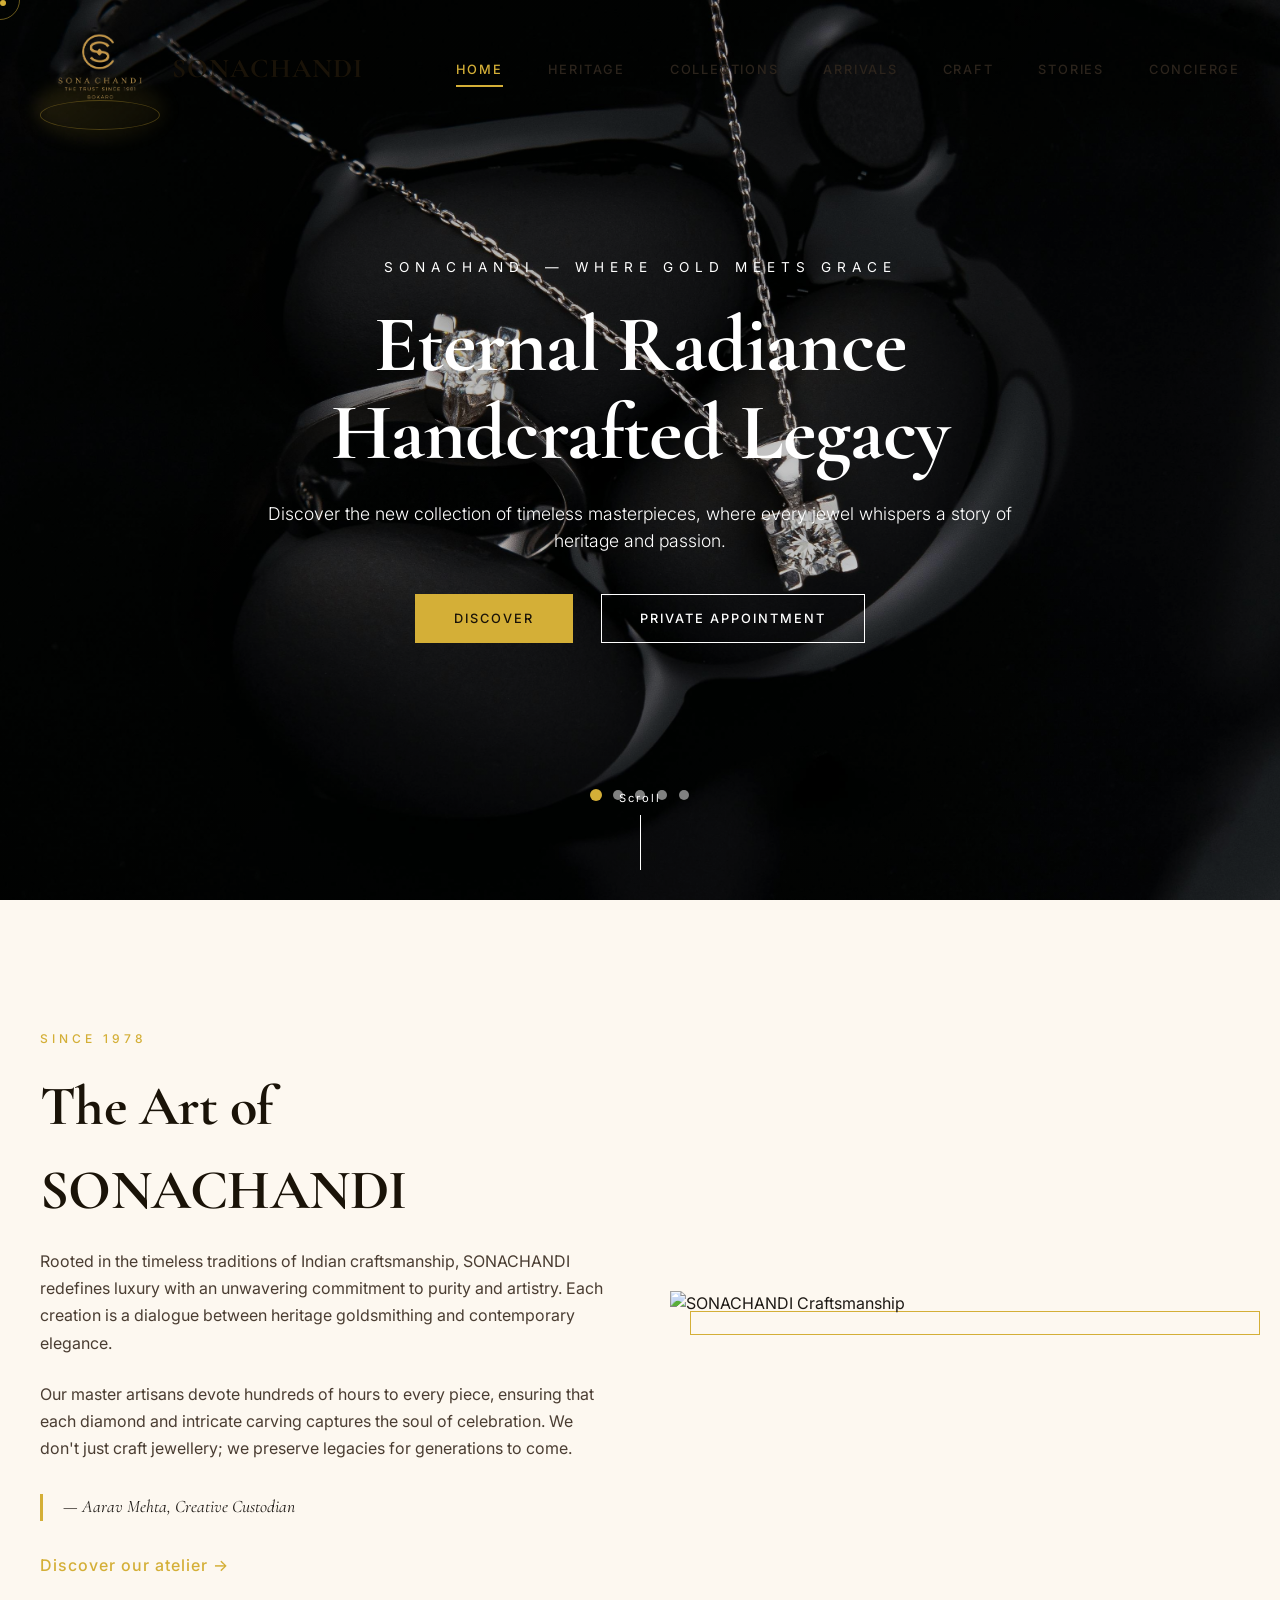
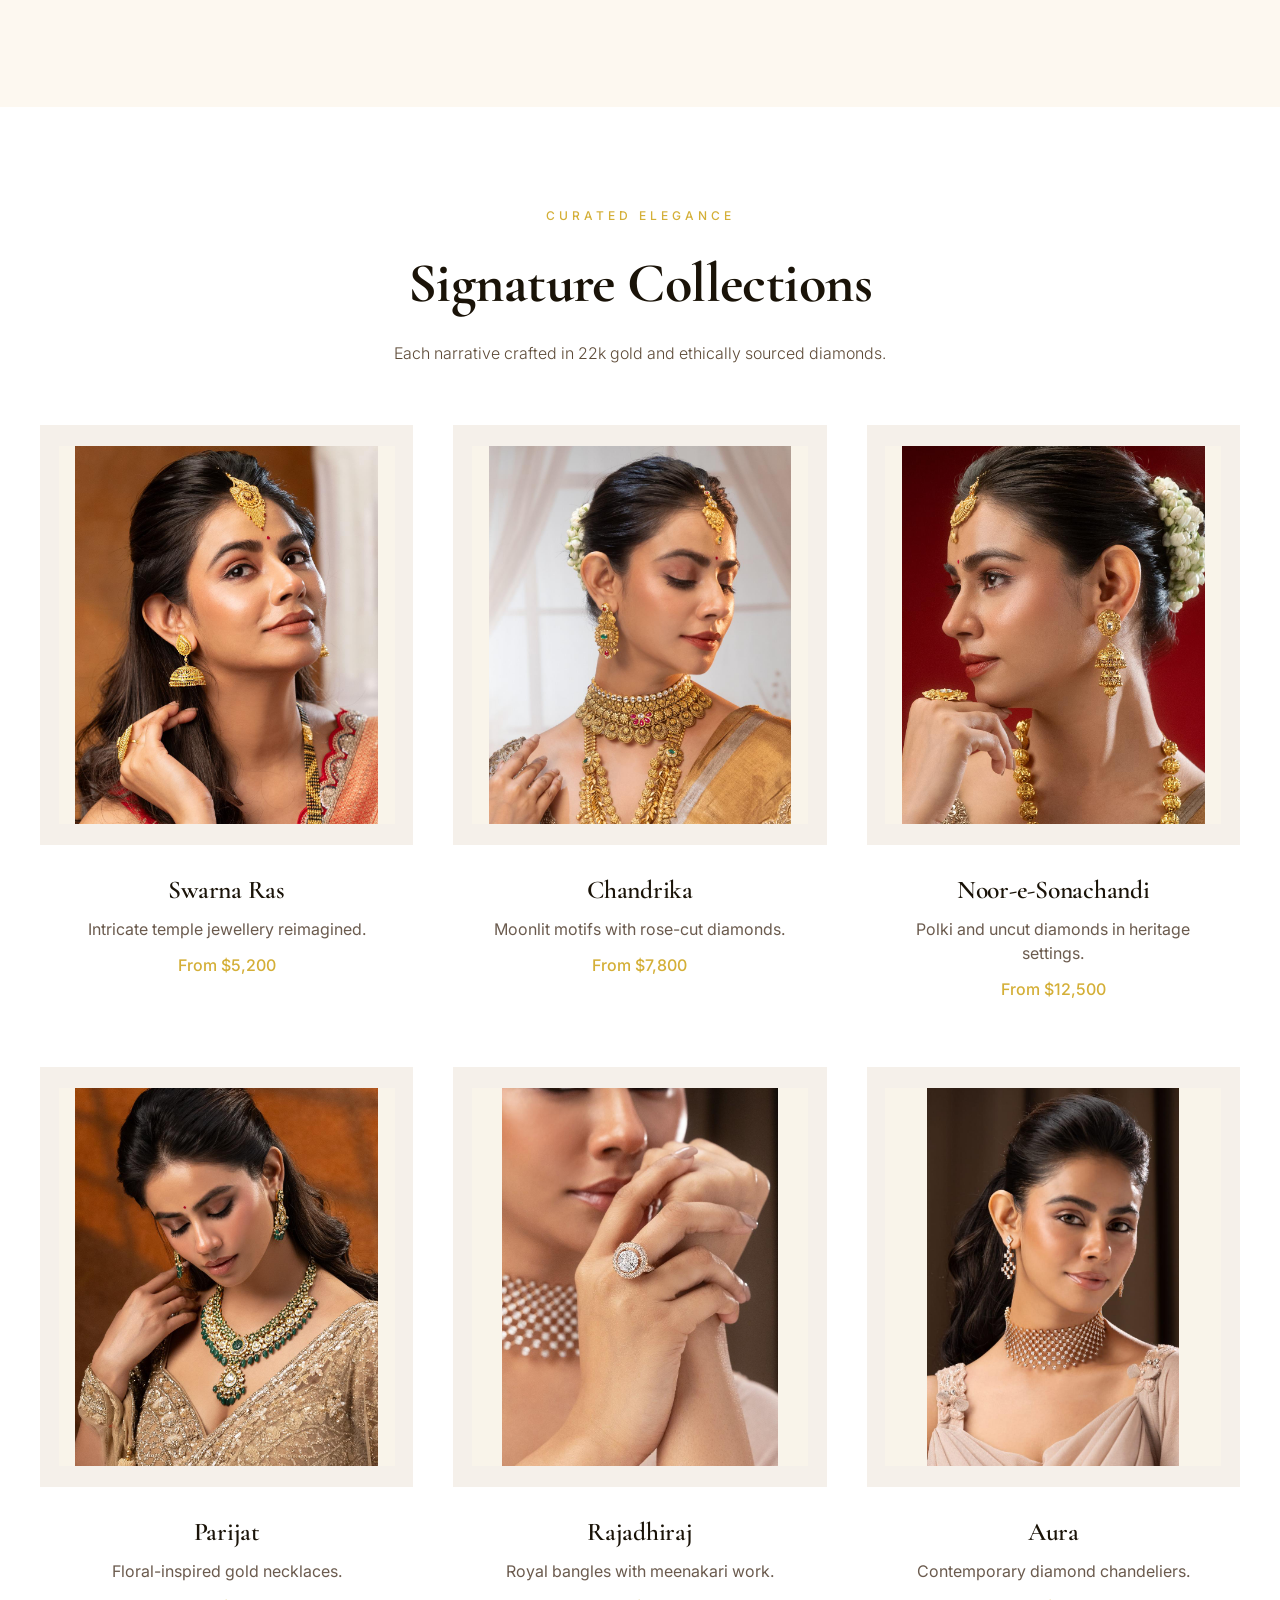
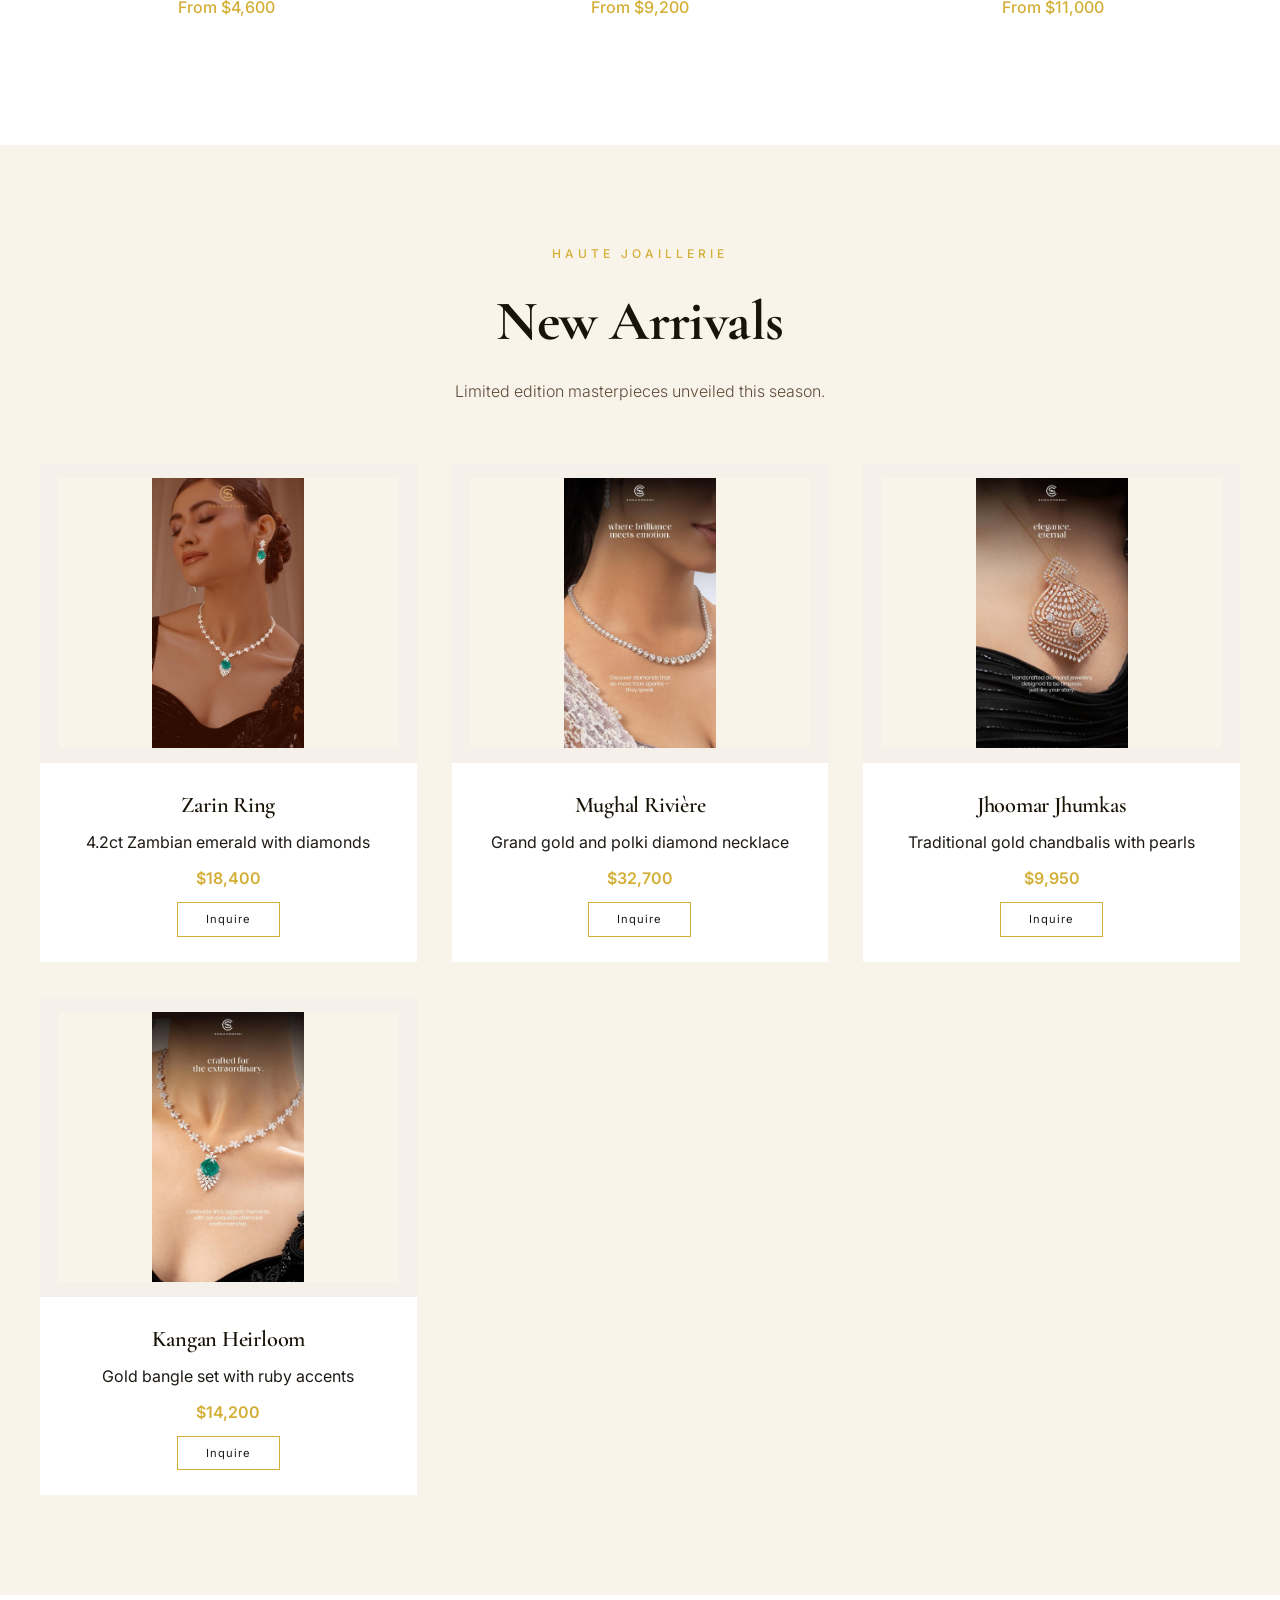
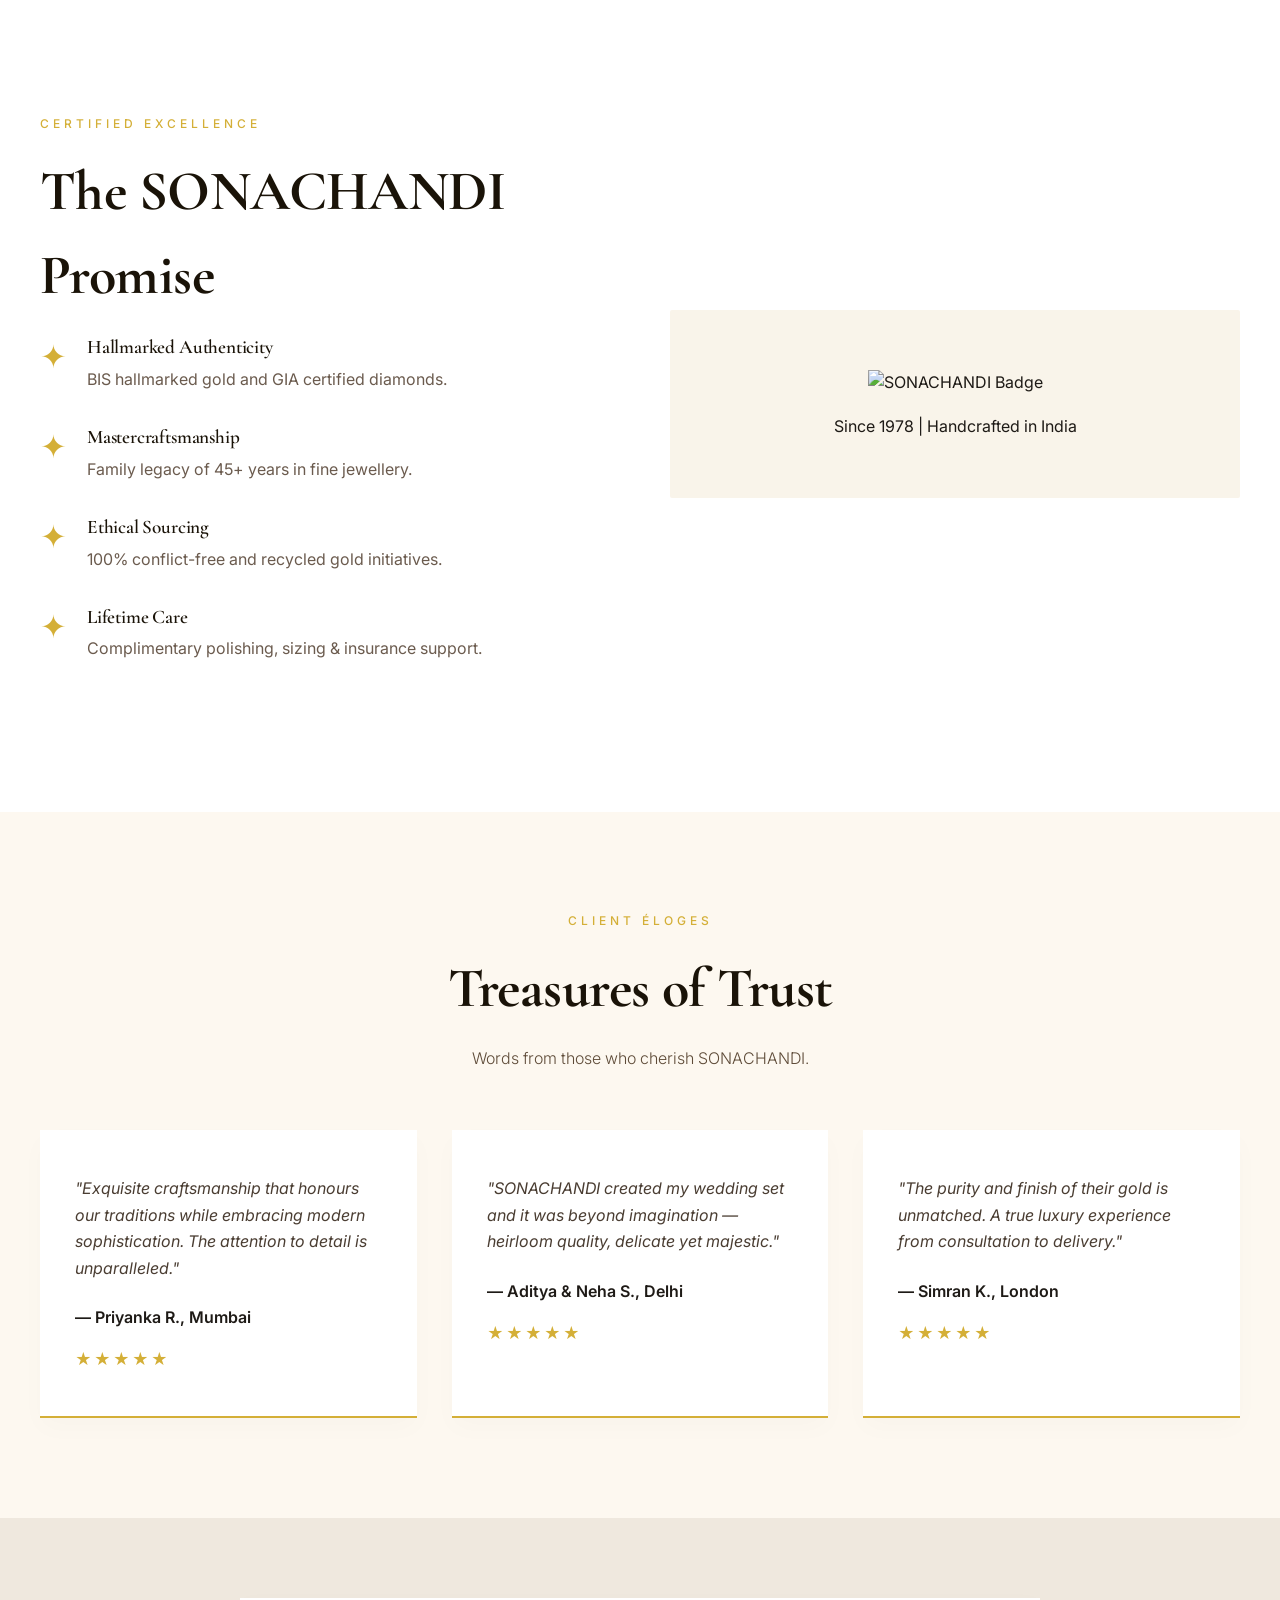
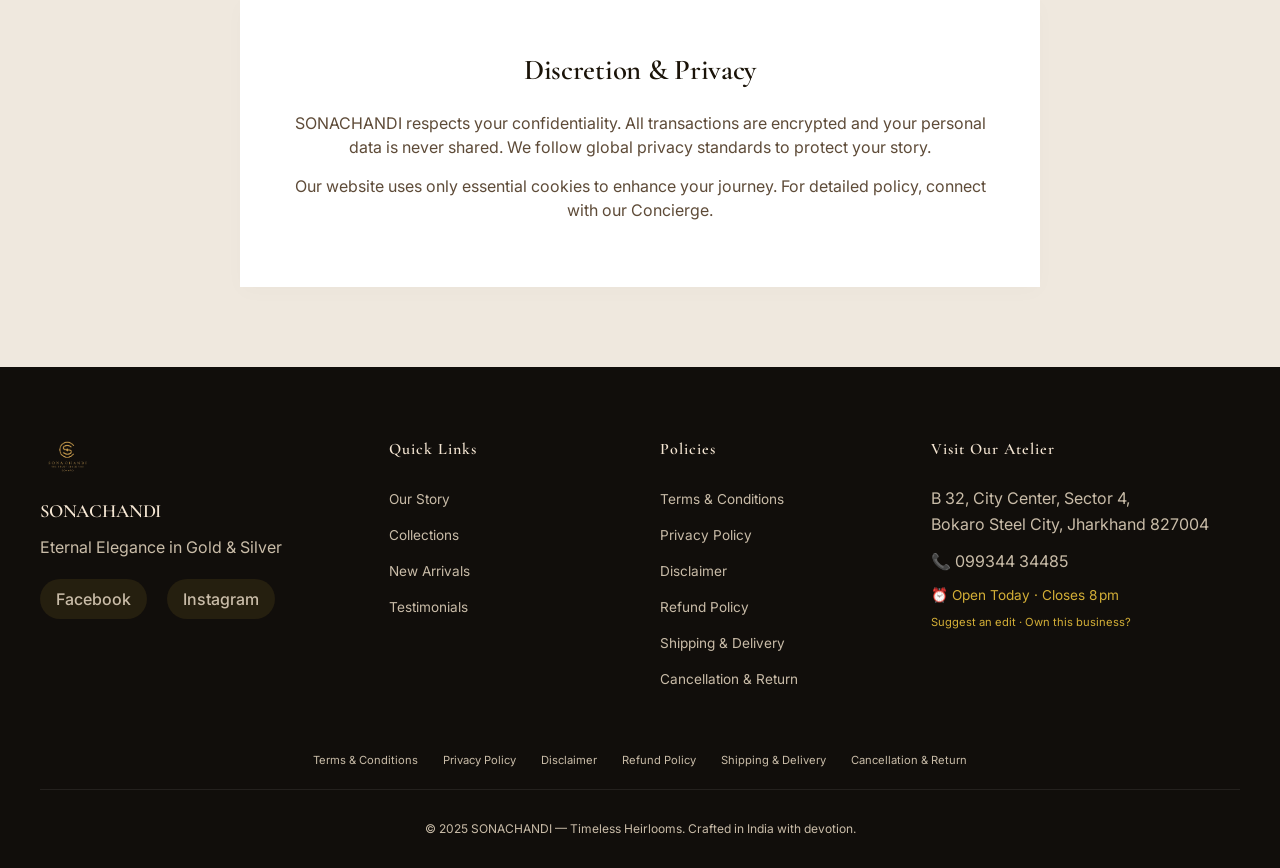
==== index.html @ 97b6f900 "Initial commit - Sonachandi website" ====
<!DOCTYPE html>
<html lang="en">
<head>
    <meta charset="UTF-8">
    <meta name="viewport" content="width=device-width, initial-scale=1.0, viewport-fit=cover">
    <meta name="description" content="SONACHANDI - Eternal Elegance. Discover handcrafted fine jewellery blending heritage artistry with contemporary luxury.">
    <meta name="keywords" content="sonachandi, gold jewellery, diamond rings, luxury brand, fine jewellery, indian heritage, Bokaro">
    <meta name="author" content="SONACHANDI Atelier">
    <meta property="og:title" content="SONACHANDI | Eternal Elegance">
    <meta property="og:description" content="Discover the art of fine jewellery. Each piece tells a story of craftsmanship and heritage.">
    <meta property="og:image" content="public/images/banner1.jpeg">
    <meta name="theme-color" content="#D4AF37">
    <title>SONACHANDI | Eternal Elegance in Gold & Silver</title>
    
    <!-- Premium Fonts -->
    <link href="https://fonts.googleapis.com/css2?family=Cormorant+Garamond:wght@300;400;500;600;700&family=Inter:wght@300;400;500;600&display=swap" rel="stylesheet">
    
    <style>
        /* ==================== */
        /* RESET & BASE STYLES */
        /* ==================== */
        * {
            margin: 0;
            padding: 0;
            box-sizing: border-box;
        }

        html {
            scroll-behavior: smooth;
            overflow-x: hidden;
        }

        body {
            font-family: 'Inter', sans-serif;
            background-color: #FDF8F0;
            color: #1E1A16;
            line-height: 1.5;
            overflow-x: hidden;
        }

        /* Custom Cursor */
        .cursor-dot {
            width: 6px;
            height: 6px;
            background-color: #D4AF37;
            border-radius: 50%;
            position: fixed;
            pointer-events: none;
            z-index: 9999;
            transition: transform 0.1s ease;
        }

        .cursor-outline {
            width: 40px;
            height: 40px;
            border: 1.5px solid rgba(212, 175, 55, 0.5);
            border-radius: 50%;
            position: fixed;
            pointer-events: none;
            z-index: 9998;
            transition: all 0.15s ease-out;
            transform: translate(-50%, -50%);
        }

        @media (max-width: 768px) {
            .cursor-dot, .cursor-outline { display: none; }
        }

        /* Typography */
        h1, h2, h3, h4, h5, h6 {
            font-family: 'Cormorant Garamond', serif;
            font-weight: 600;
            letter-spacing: -0.01em;
            color: #1A1308;
        }

        .section-title {
            font-size: 3.5rem;
            font-weight: 700;
            margin-bottom: 1rem;
            position: relative;
            display: inline-block;
        }

        .section-tag {
            font-family: 'Inter', sans-serif;
            font-size: 0.75rem;
            letter-spacing: 4px;
            text-transform: uppercase;
            color: #D4AF37;
            margin-bottom: 1rem;
            font-weight: 500;
        }

        .section-subtitle {
            color: #5E4B38;
            max-width: 600px;
            margin: 0 auto;
            font-size: 1rem;
            font-weight: 300;
        }

        .container {
            max-width: 1300px;
            margin: 0 auto;
            padding: 0 40px;
        }

        /* Navigation */
        .navbar {
            position: fixed;
            top: 0;
            left: 0;
            width: 100%;
            z-index: 1000;
            padding: 1.5rem 0;
            transition: all 0.4s cubic-bezier(0.165, 0.84, 0.44, 1);
            background: transparent;
        }

        .navbar.scrolled {
            background: rgba(253, 248, 240, 0.96);
            backdrop-filter: blur(12px);
            padding: 0.8rem 0;
            box-shadow: 0 2px 25px rgba(0, 0, 0, 0.03);
            border-bottom: 1px solid rgba(212, 175, 55, 0.15);
        }

        .nav-container {
            display: flex;
            justify-content: space-between;
            align-items: center;
            max-width: 1400px;
            margin: 0 auto;
            padding: 0 40px;
        }

        /* Logo Container - Oval Design Extending Downward */
        .logo {
            display: flex;
            align-items: center;
            gap: 12px;
            position: relative;
        }

        .logo-wrapper {
            position: relative;
            display: inline-block;
        }

        .logo-img {
            height: 85px;
            width: auto;
            filter: drop-shadow(0 4px 12px rgba(0, 0, 0, 0.08));
            transition: all 0.3s ease;
        }

        /* Oval background behind logo that extends downward */
        .logo-oval-bg {
            position: absolute;
            bottom: -25px;
            left: 50%;
            transform: translateX(-50%);
            width: 110%;
            height: 60px;
            background: linear-gradient(135deg, rgba(212, 175, 55, 0.15) 0%, rgba(212, 175, 55, 0.05) 100%);
            border-radius: 50%;
            filter: blur(8px);
            z-index: -1;
        }

        /* Decorative oval ring below logo */
        .logo-ring {
            position: absolute;
            bottom: -15px;
            left: 50%;
            transform: translateX(-50%);
            width: 100%;
            height: 30px;
            border-radius: 50%;
            border: 1px solid rgba(212, 175, 55, 0.3);
            pointer-elements: none;
        }

        .logo-text {
            font-family: 'Cormorant Garamond', serif;
            font-size: 1.7rem;
            font-weight: 700;
            letter-spacing: 1px;
            color: #1A1308;
            position: relative;
        }

        .nav-links {
            display: flex;
            gap: 2.8rem;
            list-style: none;
        }

        .nav-link {
            text-decoration: none;
            font-size: 0.8rem;
            font-weight: 500;
            letter-spacing: 1.8px;
            text-transform: uppercase;
            color: #2C241C;
            transition: color 0.3s ease;
            position: relative;
        }

        .nav-link::after {
            content: '';
            position: absolute;
            bottom: -8px;
            left: 0;
            width: 0;
            height: 2px;
            background: #D4AF37;
            transition: width 0.3s ease;
        }

        .nav-link:hover::after, .nav-link.active::after {
            width: 100%;
        }

        .nav-link:hover, .nav-link.active {
            color: #D4AF37;
        }

        .hamburger {
            display: none;
            flex-direction: column;
            cursor: pointer;
            gap: 5px;
            z-index: 1001;
        }

        .bar {
            width: 28px;
            height: 2px;
            background: #1A1308;
            transition: 0.3s;
        }

        /* Hero Slider */
        .hero {
            height: 100vh;
            position: relative;
            display: flex;
            align-items: center;
            justify-content: center;
            text-align: center;
            overflow: hidden;
        }

        .hero-slider {
            position: absolute;
            top: 0;
            left: 0;
            width: 100%;
            height: 100%;
            z-index: -2;
        }

        .slide {
            position: absolute;
            top: 0;
            left: 0;
            width: 100%;
            height: 100%;
            background-size: cover;
            background-position: center;
            background-repeat: no-repeat;
            opacity: 0;
            transition: opacity 1.5s ease-in-out;
        }

        .slide.active {
            opacity: 1;
            z-index: 1;
        }

        .hero-overlay {
            position: absolute;
            top: 0;
            left: 0;
            width: 100%;
            height: 100%;
            background: linear-gradient(135deg, rgba(0,0,0,0.35) 0%, rgba(0,0,0,0.15) 100%);
            z-index: 1;
        }

        .hero-content {
            max-width: 850px;
            padding: 0 20px;
            z-index: 2;
            color: white;
            position: relative;
        }

        .hero-subtitle {
            font-size: 0.85rem;
            letter-spacing: 6px;
            margin-bottom: 1.5rem;
            font-weight: 400;
        }

        .hero-title {
            font-size: 5rem;
            font-weight: 700;
            margin-bottom: 1.5rem;
            line-height: 1.1;
            color: white;
        }

        .hero-desc {
            font-size: 1.1rem;
            margin-bottom: 2.5rem;
            opacity: 0.92;
            font-weight: 300;
        }

        .btn-primary, .btn-outline {
            display: inline-block;
            padding: 14px 38px;
            margin: 0 12px;
            font-family: 'Inter', sans-serif;
            font-weight: 500;
            letter-spacing: 2px;
            text-decoration: none;
            transition: all 0.35s ease;
            border-radius: 0;
            font-size: 0.8rem;
            cursor: pointer;
        }

        .btn-primary {
            background-color: #D4AF37;
            color: #1A1308;
            border: 1px solid #D4AF37;
        }

        .btn-primary:hover {
            background-color: transparent;
            color: white;
            border-color: white;
        }

        .btn-outline {
            border: 1px solid white;
            color: white;
            background: transparent;
        }

        .btn-outline:hover {
            background: white;
            color: #1A1308;
        }

        .scroll-indicator {
            position: absolute;
            bottom: 30px;
            left: 50%;
            transform: translateX(-50%);
            text-align: center;
            color: white;
            font-size: 0.7rem;
            letter-spacing: 2px;
            z-index: 2;
        }

        .scroll-line {
            width: 1px;
            height: 55px;
            background: white;
            margin: 8px auto 0;
            animation: scrollLine 2s ease-in-out infinite;
        }

        @keyframes scrollLine {
            0% { height: 15px; opacity: 1; }
            50% { height: 40px; opacity: 0.5; }
            100% { height: 15px; opacity: 1; }
        }

        .slider-dots {
            position: absolute;
            bottom: 100px;
            left: 50%;
            transform: translateX(-50%);
            display: flex;
            gap: 12px;
            z-index: 3;
        }

        .dot {
            width: 10px;
            height: 10px;
            border-radius: 50%;
            background: rgba(255,255,255,0.5);
            cursor: pointer;
            transition: all 0.3s ease;
        }

        .dot.active, .dot:hover {
            background: #D4AF37;
            transform: scale(1.2);
        }

        /* About Section */
        .about {
            padding: 130px 0;
            background: #FDF8F0;
        }

        .about-grid {
            display: grid;
            grid-template-columns: 1fr 1fr;
            gap: 60px;
            align-items: center;
        }

        .about-desc {
            margin-bottom: 1.5rem;
            color: #4A3D32;
            line-height: 1.7;
        }

        .about-signature {
            margin: 2rem 0;
            font-style: italic;
            font-family: 'Cormorant Garamond', serif;
            border-left: 3px solid #D4AF37;
            padding-left: 20px;
            font-size: 1.1rem;
        }

        .btn-text {
            text-decoration: none;
            font-weight: 500;
            color: #D4AF37;
            letter-spacing: 1px;
            transition: 0.3s;
        }

        .about-image {
            position: relative;
        }

        .about-image img {
            width: 100%;
            height: auto;
            box-shadow: 0 25px 35px -15px rgba(0,0,0,0.1);
        }

        .image-border {
            position: absolute;
            top: 20px;
            left: 20px;
            width: 100%;
            height: 100%;
            border: 1px solid #D4AF37;
            z-index: -1;
        }

        /* Collections Section - FIXED IMAGE FIT */
        .collections {
            padding: 100px 0;
            background: #FFFFFF;
        }

        .section-header {
            text-align: center;
            margin-bottom: 60px;
        }

        .collections-grid {
            display: grid;
            grid-template-columns: repeat(auto-fill, minmax(350px, 1fr));
            gap: 40px;
        }

        .collection-card {
            background: #fff;
            transition: transform 0.45s ease, box-shadow 0.45s ease;
            cursor: pointer;
            overflow: hidden;
        }

        .collection-card:hover {
            transform: translateY(-10px);
            box-shadow: 0 25px 35px -12px rgba(0,0,0,0.1);
        }

        /* FIXED: Collection Card Images - Increased Width */
        .collection-card .card-img {
            position: relative;
            overflow: hidden;
            width: 100%;
            height: 420px;
            background-color: #F5F0EA;
            display: flex;
            align-items: center;
            justify-content: center;
        }

        .collection-card .card-img img {
            width: 90%;
            height: auto;
            max-height: 90%;
            object-fit: contain;
            object-position: center;
            transition: transform 0.7s ease;
            background-color: #F9F4EA;
        }

        .collection-card:hover .card-img img {
            transform: scale(1.02);
        }

        .card-info {
            padding: 26px 20px;
            text-align: center;
        }

        .card-info h3 {
            font-size: 1.6rem;
            margin-bottom: 8px;
        }

        .card-info p {
            color: #6B5B4E;
        }

        .card-price {
            display: inline-block;
            margin-top: 12px;
            color: #D4AF37;
            font-weight: 500;
        }

        /* Arrivals Section - FIXED IMAGE WITH INCREASED WIDTH */
        .arrivals {
            padding: 100px 0;
            background: #F9F4EA;
        }

        .arrivals-grid {
            display: grid;
            grid-template-columns: repeat(auto-fit, minmax(280px, 1fr));
            gap: 35px;
        }

        .arrival-card {
            background: white;
            overflow: hidden;
            transition: all 0.4s;
        }

        .arrival-card:hover {
            transform: translateY(-5px);
            box-shadow: 0 15px 30px -10px rgba(0,0,0,0.1);
        }

        /* FIXED: Arrival Card Images - Increased Width */
        .arrival-card .arrival-img {
            position: relative;
            overflow: hidden;
            width: 100%;
            height: 300px;
            background-color: #F5F0EA;
            display: flex;
            align-items: center;
            justify-content: center;
        }

        .arrival-card .arrival-img img {
            width: 90%;
            height: auto;
            max-height: 90%;
            object-fit: contain;
            object-position: center;
            transition: transform 0.5s ease;
            background-color: #F9F4EA;
        }

        .arrival-card:hover .arrival-img img {
            transform: scale(1.02);
        }

        .arrival-details {
            padding: 25px;
            text-align: center;
        }

        .arrival-details h4 {
            font-size: 1.4rem;
            margin-bottom: 8px;
        }

        .arrival-price {
            display: block;
            margin: 12px 0;
            font-weight: 600;
            color: #D4AF37;
        }

        .btn-small {
            display: inline-block;
            padding: 8px 28px;
            border: 1px solid #D4AF37;
            text-decoration: none;
            color: #1E1A16;
            font-size: 0.7rem;
            letter-spacing: 1px;
            transition: 0.3s;
            cursor: pointer;
        }

        .btn-small:hover {
            background: #D4AF37;
            color: white;
        }

        /* Responsive adjustments for larger images */
        @media (max-width: 768px) {
            .collection-card .card-img img {
                width: 85%;
            }
            
            .arrival-card .arrival-img img {
                width: 85%;
            }
        }

        @media (max-width: 480px) {
            .collection-card .card-img img {
                width: 80%;
            }
            
            .arrival-card .arrival-img img {
                width: 80%;
            }
        }

        /* Why Us */
        .whyus {
            padding: 120px 0;
            background: #FFFFFF;
        }

        .whyus-grid {
            display: grid;
            grid-template-columns: 1fr 1fr;
            gap: 60px;
            align-items: center;
        }

        .feature-item {
            display: flex;
            gap: 20px;
            margin-bottom: 32px;
        }

        .feature-icon {
            font-size: 2rem;
            color: #D4AF37;
        }

        .feature-item h4 {
            font-size: 1.2rem;
            margin-bottom: 5px;
        }

        .feature-item p {
            color: #6B5B4E;
        }

        .luxury-badge {
            text-align: center;
            background: #F9F4EA;
            padding: 60px 20px;
            border-radius: 2px;
        }

        .luxury-badge img {
            width: 80px;
            margin-bottom: 20px;
        }

        /* Testimonials */
        .testimonials {
            padding: 100px 0;
            background: #FDF8F0;
        }

        .testimonial-slider {
            display: grid;
            grid-template-columns: repeat(auto-fit, minmax(320px, 1fr));
            gap: 35px;
        }

        .testimonial-card {
            background: white;
            padding: 45px 35px;
            box-shadow: 0 10px 25px rgba(0,0,0,0.02);
            border-bottom: 2px solid #D4AF37;
            transition: 0.3s;
        }

        .testimonial-card:hover {
            transform: translateY(-5px);
        }

        .testimonial-text {
            font-style: italic;
            margin-bottom: 1.5rem;
            line-height: 1.65;
            color: #4A3D32;
        }

        .testimonial-author {
            font-weight: 600;
            margin-top: 10px;
        }

        .rating {
            color: #D4AF37;
            letter-spacing: 2px;
            margin-top: 18px;
        }

        /* Privacy Section */
        .privacy {
            padding: 80px 0;
            background: #EFE8DE;
        }

        .privacy-card {
            max-width: 800px;
            margin: 0 auto;
            text-align: center;
            background: white;
            padding: 50px;
            box-shadow: 0 5px 20px rgba(0,0,0,0.02);
        }

        .privacy-card h3 {
            font-size: 1.8rem;
            margin-bottom: 20px;
        }

        .privacy-card p {
            margin-bottom: 15px;
            color: #5E4B38;
        }

        /* Footer */
        .footer {
            background: #110E0B;
            color: #C9BCA8;
            padding: 70px 0 30px;
        }

        .footer-grid {
            display: grid;
            grid-template-columns: 2fr 1.5fr 1.5fr 2fr;
            gap: 40px;
            margin-bottom: 50px;
        }

        .footer-logo {
            width: 55px;
            margin-bottom: 15px;
        }

        .footer-brand h3 {
            color: #F5E6D3;
            margin-bottom: 10px;
        }

        .social-icons {
            display: flex;
            gap: 20px;
            margin-top: 20px;
        }

        .social-icons a {
            text-decoration: none;
            color: #C9BCA8;
            font-weight: 500;
            transition: 0.3s;
            padding: 8px 16px;
            background: rgba(212, 175, 55, 0.1);
            border-radius: 30px;
        }

        .social-icons a:hover {
            color: #D4AF37;
            background: rgba(212, 175, 55, 0.2);
        }

        .footer-links h4, .footer-contact h4 {
            color: #F5E6D3;
            margin-bottom: 25px;
            font-size: 1rem;
            letter-spacing: 1px;
        }

        .footer-links ul {
            list-style: none;
        }

        .footer-links li {
            margin-bottom: 12px;
        }

        .footer-links a {
            text-decoration: none;
            color: #C9BCA8;
            transition: 0.3s;
            font-size: 0.85rem;
        }

        .footer-links a:hover {
            color: #D4AF37;
        }

        .footer-contact address {
            font-style: normal;
            margin-bottom: 12px;
            line-height: 1.6;
        }

        .footer-contact p {
            margin-bottom: 8px;
        }

        .footer-contact .hours {
            margin-top: 12px;
            font-size: 0.85rem;
            color: #D4AF37;
        }

        .footer-contact a {
            color: #C9BCA8;
            text-decoration: none;
        }

        .footer-contact a:hover {
            color: #D4AF37;
        }

        .policy-links {
            display: flex;
            flex-wrap: wrap;
            justify-content: center;
            gap: 25px;
            margin-bottom: 20px;
        }

        .policy-links a {
            color: #C9BCA8;
            text-decoration: none;
            font-size: 0.7rem;
            transition: 0.3s;
        }

        .policy-links a:hover {
            color: #D4AF37;
        }

        .footer-bottom {
            text-align: center;
            padding-top: 30px;
            border-top: 1px solid rgba(255,255,255,0.08);
            font-size: 0.75rem;
        }

        /* Animations */
        .fade-up {
            opacity: 0;
            transform: translateY(30px);
            animation: fadeUp 0.9s cubic-bezier(0.2, 0.9, 0.4, 1.1) forwards;
        }

        @keyframes fadeUp {
            to { opacity: 1; transform: translateY(0); }
        }

        .delay-1 { animation-delay: 0.2s; }
        .delay-2 { animation-delay: 0.4s; }
        .delay-3 { animation-delay: 0.6s; }
        .delay-4 { animation-delay: 0.8s; }
        .delay-5 { animation-delay: 1s; }

        .reveal-left, .reveal-right, .reveal-up {
            opacity: 0;
            transition: all 0.9s cubic-bezier(0.2, 0.9, 0.4, 1.1);
        }

        .reveal-left.revealed, .reveal-right.revealed, .reveal-up.revealed {
            opacity: 1;
            transform: translateX(0) translateY(0);
        }

        .reveal-left { transform: translateX(-50px); }
        .reveal-right { transform: translateX(50px); }
        .reveal-up { transform: translateY(40px); }

        ::-webkit-scrollbar { width: 5px; }
        ::-webkit-scrollbar-track { background: #E8DDD0; }
        ::-webkit-scrollbar-thumb { background: #D4AF37; border-radius: 5px; }

        /* Responsive */
        @media (max-width: 1024px) {
            .hero-title { font-size: 3.8rem; }
            .section-title { font-size: 2.8rem; }
            .container { padding: 0 30px; }
            .logo-img { height: 70px; }
        }

        @media (max-width: 768px) {
            .nav-links {
                position: fixed;
                top: 0;
                right: -100%;
                height: 100vh;
                width: 75%;
                background: rgba(253, 248, 240, 0.98);
                backdrop-filter: blur(18px);
                flex-direction: column;
                justify-content: center;
                align-items: center;
                transition: 0.45s ease;
                gap: 2rem;
                z-index: 1000;
            }
            .nav-links.active { right: 0; }
            .hamburger { display: flex; }
            .hamburger.active .bar:nth-child(1) { transform: rotate(45deg) translate(5px, 5px); }
            .hamburger.active .bar:nth-child(2) { opacity: 0; }
            .hamburger.active .bar:nth-child(3) { transform: rotate(-45deg) translate(7px, -6px); }
            
            .hero-title { font-size: 2.5rem; }
            .about-grid, .whyus-grid, .footer-grid { grid-template-columns: 1fr; gap: 45px; }
            .collections-grid { grid-template-columns: 1fr; }
            .testimonial-slider { grid-template-columns: 1fr; }
            .btn-primary, .btn-outline { margin: 8px; padding: 10px 20px; }
            .footer-grid { grid-template-columns: 1fr; text-align: center; }
            .social-icons { justify-content: center; }
            .policy-links { flex-direction: column; gap: 12px; align-items: center; }
            .slider-dots { bottom: 80px; }
            
            /* Responsive image height fixes */
            .collection-card .card-img { height: 350px; }
            .arrival-card .arrival-img { height: 280px; }
            
            .logo-img { height: 55px; }
            .logo-oval-bg { bottom: -18px; height: 45px; }
        }

        @media (max-width: 480px) {
            .hero-title { font-size: 2rem; }
            .section-title { font-size: 2rem; }
            .container { padding: 0 20px; }
            .hero-subtitle { font-size: 0.65rem; letter-spacing: 3px; }
            
            .collection-card .card-img { height: 280px; }
            .arrival-card .arrival-img { height: 250px; }
            
            .logo-img { height: 48px; }
            .logo-text { font-size: 1.2rem; }
        }
    </style>
</head>
<body>

    <div class="cursor-dot"></div>
    <div class="cursor-outline"></div>

    <nav class="navbar" id="navbar">
        <div class="nav-container">
            <div class="logo">
                <div class="logo-wrapper">
                    <img src="public/images/logo.png" alt="SONACHANDI Logo" class="logo-img">
                    <div class="logo-oval-bg"></div>
                    <div class="logo-ring"></div>
                </div>
                <span class="logo-text">SONACHANDI</span>
            </div>
            <div class="nav-links" id="navLinks">
                <a href="#home" class="nav-link active">Home</a>
                <a href="#about" class="nav-link">Heritage</a>
                <a href="#collections" class="nav-link">Collections</a>
                <a href="#arrivals" class="nav-link">Arrivals</a>
                <a href="#whyus" class="nav-link">Craft</a>
                <a href="#testimonials" class="nav-link">Stories</a>
                <a href="#contact" class="nav-link">Concierge</a>
            </div>
            <div class="hamburger" id="hamburger">
                <span class="bar"></span>
                <span class="bar"></span>
                <span class="bar"></span>
            </div>
        </div>
    </nav>

    <main>
        <!-- Hero Section with Slider -->
        <section id="home" class="hero">
            <div class="hero-slider" id="heroSlider">
                <div class="slide active" style="background-image: url('public/images/banner.jpg');"></div>
                <div class="slide" style="background-image: url('public/images/banner2.webp');"></div>
                <div class="slide" style="background-image: url('public/images/banner3.webp');"></div>
                <div class="slide" style="background-image: url('public/images/banner4.webp');"></div>
                <div class="slide" style="background-image: url('public/images/banner5.webp');"></div>
            </div>
            <div class="hero-overlay"></div>
            <div class="hero-content">
                <div class="hero-subtitle fade-up">SONACHANDI — WHERE GOLD MEETS GRACE</div>
                <h1 class="hero-title fade-up delay-1">Eternal Radiance<br>Handcrafted Legacy</h1>
                <p class="hero-desc fade-up delay-2">Discover the new collection of timeless masterpieces, where every jewel whispers a story of heritage and passion.</p>
                <div class="hero-btns fade-up delay-3">
                    <a href="#collections" class="btn-primary">DISCOVER</a>
                    <a href="#contact" class="btn-outline">PRIVATE APPOINTMENT</a>
                </div>
            </div>
            <div class="slider-dots" id="sliderDots"></div>
            <div class="scroll-indicator">
                <span>Scroll</span>
                <div class="scroll-line"></div>
            </div>
        </section>

        <!-- About Section -->
        <section id="about" class="about">
            <div class="container">
                <div class="about-grid">
                    <div class="about-text reveal-left">
                        <div class="section-tag">Since 1978</div>
                        <h2 class="section-title">The Art of SONACHANDI</h2>
                        <p class="about-desc">Rooted in the timeless traditions of Indian craftsmanship, SONACHANDI redefines luxury with an unwavering commitment to purity and artistry. Each creation is a dialogue between heritage goldsmithing and contemporary elegance.</p>
                        <p class="about-desc">Our master artisans devote hundreds of hours to every piece, ensuring that each diamond and intricate carving captures the soul of celebration. We don't just craft jewellery; we preserve legacies for generations to come.</p>
                        <div class="about-signature">
                            <span>— Aarav Mehta, Creative Custodian</span>
                        </div>
                        <a href="#" class="btn-text">Discover our atelier →</a>
                    </div>
                    <div class="about-image reveal-right">
                        <img src="public/images/shop.jpeg" alt="SONACHANDI Craftsmanship">
                        <div class="image-border"></div>
                    </div>
                </div>
            </div>
        </section>

        <!-- Featured Collections -->
        <section id="collections" class="collections">
            <div class="container">
                <div class="section-header reveal-up">
                    <div class="section-tag">Curated Elegance</div>
                    <h2 class="section-title">Signature Collections</h2>
                    <p class="section-subtitle">Each narrative crafted in 22k gold and ethically sourced diamonds.</p>
                </div>
                <div class="collections-grid">
                    <div class="collection-card reveal-up">
                        <div class="card-img">
                            <img src="public/images/categoryImg1.jpeg" alt="Swarna Collection">
                        </div>
                        <div class="card-info">
                            <h3>Swarna Ras</h3>
                            <p>Intricate temple jewellery reimagined.</p>
                            <span class="card-price">From $5,200</span>
                        </div>
                    </div>
                    <div class="collection-card reveal-up delay-1">
                        <div class="card-img">
                            <img src="public/images/categoryImg2.jpeg" alt="Chandrika Collection">
                        </div>
                        <div class="card-info">
                            <h3>Chandrika</h3>
                            <p>Moonlit motifs with rose-cut diamonds.</p>
                            <span class="card-price">From $7,800</span>
                        </div>
                    </div>
                    <div class="collection-card reveal-up delay-2">
                        <div class="card-img">
                            <img src="public/images/categoryImg3.jpeg" alt="Noor Collection">
                        </div>
                        <div class="card-info">
                            <h3>Noor-e-Sonachandi</h3>
                            <p>Polki and uncut diamonds in heritage settings.</p>
                            <span class="card-price">From $12,500</span>
                        </div>
                    </div>
                    <div class="collection-card reveal-up delay-3">
                        <div class="card-img">
                            <img src="public/images/categoryImg4.jpeg" alt="Parijat Collection">
                        </div>
                        <div class="card-info">
                            <h3>Parijat</h3>
                            <p>Floral-inspired gold necklaces.</p>
                            <span class="card-price">From $4,600</span>
                        </div>
                    </div>
                    <div class="collection-card reveal-up delay-4">
                        <div class="card-img">
                            <img src="public/images/categoryImg5.jpeg" alt="Rajadhiraj Collection">
                        </div>
                        <div class="card-info">
                            <h3>Rajadhiraj</h3>
                            <p>Royal bangles with meenakari work.</p>
                            <span class="card-price">From $9,200</span>
                        </div>
                    </div>
                    <div class="collection-card reveal-up delay-5">
                        <div class="card-img">
                            <img src="public/images/categoryImg6.jpeg" alt="Aura Collection">
                        </div>
                        <div class="card-info">
                            <h3>Aura</h3>
                            <p>Contemporary diamond chandeliers.</p>
                            <span class="card-price">From $11,000</span>
                        </div>
                    </div>
                </div>
            </div>
        </section>

        <!-- New Arrivals -->
        <section id="arrivals" class="arrivals">
            <div class="container">
                <div class="section-header reveal-up">
                    <div class="section-tag">Haute Joaillerie</div>
                    <h2 class="section-title">New Arrivals</h2>
                    <p class="section-subtitle">Limited edition masterpieces unveiled this season.</p>
                </div>
                <div class="arrivals-grid">
                    <div class="arrival-card reveal-up">
                        <div class="arrival-img">
                            <img src="public/images/newArrivals1.jpeg" alt="Zarin Ring">
                        </div>
                        <div class="arrival-details">
                            <h4>Zarin Ring</h4>
                            <p>4.2ct Zambian emerald with diamonds</p>
                            <span class="arrival-price">$18,400</span>
                            <a href="#" class="btn-small">Inquire</a>
                        </div>
                    </div>
                    <div class="arrival-card reveal-up delay-1">
                        <div class="arrival-img">
                            <img src="public/images/newArrivals2.jpeg" alt="Mughal Rivière">
                        </div>
                        <div class="arrival-details">
                            <h4>Mughal Rivière</h4>
                            <p>Grand gold and polki diamond necklace</p>
                            <span class="arrival-price">$32,700</span>
                            <a href="#" class="btn-small">Inquire</a>
                        </div>
                    </div>
                    <div class="arrival-card reveal-up delay-2">
                        <div class="arrival-img">
                            <img src="public/images/newArrivals3.jpeg" alt="Jhoomar Jhumkas">
                        </div>
                        <div class="arrival-details">
                            <h4>Jhoomar Jhumkas</h4>
                            <p>Traditional gold chandbalis with pearls</p>
                            <span class="arrival-price">$9,950</span>
                            <a href="#" class="btn-small">Inquire</a>
                        </div>
                    </div>
                    <div class="arrival-card reveal-up delay-3">
                        <div class="arrival-img">
                            <img src="public/images/newArrivals4.jpeg" alt="Kangan Heirloom">
                        </div>
                        <div class="arrival-details">
                            <h4>Kangan Heirloom</h4>
                            <p>Gold bangle set with ruby accents</p>
                            <span class="arrival-price">$14,200</span>
                            <a href="#" class="btn-small">Inquire</a>
                        </div>
                    </div>
                </div>
            </div>
        </section>

        <!-- Why Choose Us -->
        <section id="whyus" class="whyus">
            <div class="container">
                <div class="whyus-grid">
                    <div class="whyus-content reveal-left">
                        <div class="section-tag">Certified Excellence</div>
                        <h2 class="section-title">The SONACHANDI Promise</h2>
                        <div class="features-list">
                            <div class="feature-item"><span class="feature-icon">✦</span><div><h4>Hallmarked Authenticity</h4><p>BIS hallmarked gold and GIA certified diamonds.</p></div></div>
                            <div class="feature-item"><span class="feature-icon">✦</span><div><h4>Mastercraftsmanship</h4><p>Family legacy of 45+ years in fine jewellery.</p></div></div>
                            <div class="feature-item"><span class="feature-icon">✦</span><div><h4>Ethical Sourcing</h4><p>100% conflict-free and recycled gold initiatives.</p></div></div>
                            <div class="feature-item"><span class="feature-icon">✦</span><div><h4>Lifetime Care</h4><p>Complimentary polishing, sizing & insurance support.</p></div></div>
                        </div>
                    </div>
                    <div class="whyus-visual reveal-right">
                        <div class="luxury-badge"><img src="public/images/logo.jpeg" alt="SONACHANDI Badge"><p>Since 1978 | Handcrafted in India</p></div>
                    </div>
                </div>
            </div>
        </section>

        <!-- Testimonials -->
        <section id="testimonials" class="testimonials">
            <div class="container">
                <div class="section-header reveal-up"><div class="section-tag">Client Éloges</div><h2 class="section-title">Treasures of Trust</h2><p class="section-subtitle">Words from those who cherish SONACHANDI.</p></div>
                <div class="testimonial-slider">
                    <div class="testimonial-card reveal-up"><div class="testimonial-text">"Exquisite craftsmanship that honours our traditions while embracing modern sophistication. The attention to detail is unparalleled."</div><div class="testimonial-author">— Priyanka R., Mumbai</div><div class="rating">★★★★★</div></div>
                    <div class="testimonial-card reveal-up delay-1"><div class="testimonial-text">"SONACHANDI created my wedding set and it was beyond imagination — heirloom quality, delicate yet majestic."</div><div class="testimonial-author">— Aditya & Neha S., Delhi</div><div class="rating">★★★★★</div></div>
                    <div class="testimonial-card reveal-up delay-2"><div class="testimonial-text">"The purity and finish of their gold is unmatched. A true luxury experience from consultation to delivery."</div><div class="testimonial-author">— Simran K., London</div><div class="rating">★★★★★</div></div>
                </div>
            </div>
        </section>

        <!-- Privacy Section -->
        <section id="privacy" class="privacy">
            <div class="container">
                <div class="privacy-card reveal-up">
                    <h3>Discretion & Privacy</h3>
                    <p>SONACHANDI respects your confidentiality. All transactions are encrypted and your personal data is never shared. We follow global privacy standards to protect your story.</p>
                    <p>Our website uses only essential cookies to enhance your journey. For detailed policy, connect with our Concierge.</p>
                </div>
            </div>
        </section>

        <!-- Footer -->
        <footer id="contact" class="footer">
            <div class="container">
                <div class="footer-grid">
                    <div class="footer-brand">
                        <img src="public/images/logo.png" alt="logo" class="footer-logo">
                        <h3>SONACHANDI</h3>
                        <p>Eternal Elegance in Gold & Silver</p>
                        <div class="social-icons">
                            <a href="https://www.facebook.com/sonachandibokaro/posts/generations-of-trust-years-of-craftsmanship-and-a-legacy-that-shines-through-eve/1546314127501189/" target="_blank">Facebook</a>
                            <a href="https://www.instagram.com/accounts/login/?next=%2Fsonachandibokaro%2F&source=omni_redirect" target="_blank">Instagram</a>
                        </div>
                    </div>
                    <div class="footer-links">
                        <h4>Quick Links</h4>
                        <ul>
                            <li><a href="#about">Our Story</a></li>
                            <li><a href="#collections">Collections</a></li>
                            <li><a href="#arrivals">New Arrivals</a></li>
                            <li><a href="#testimonials">Testimonials</a></li>
                        </ul>
                    </div>
                    <div class="footer-links">
                        <h4>Policies</h4>
                        <ul>
                            <li><a href="terms.html">Terms & Conditions</a></li>
                            <li><a href="privacy.html">Privacy Policy</a></li>
                            <li><a href="disclaimer.html">Disclaimer</a></li>
                            <li><a href="refund.html">Refund Policy</a></li>
                            <li><a href="shipping.html">Shipping & Delivery</a></li>
                            <li><a href="cancellation.html">Cancellation & Return</a></li>
                        </ul>
                    </div>
                    <div class="footer-contact">
                        <h4>Visit Our Atelier</h4>
                        <address>B 32, City Center, Sector 4,<br>Bokaro Steel City, Jharkhand 827004</address>
                        <p>📞 <a href="tel:09934434485">099344 34485</a></p>
                        <div class="hours">
                            <p>⏰ Open Today · Closes 8 pm</p>
                            <p style="font-size:0.7rem;">Suggest an edit · Own this business?</p>
                        </div>
                    </div>
                </div>
                <div class="policy-links">
                    <a href="terms.html">Terms & Conditions</a>
                    <a href="privacy.html">Privacy Policy</a>
                    <a href="disclaimer.html">Disclaimer</a>
                    <a href="refund.html">Refund Policy</a>
                    <a href="shipping.html">Shipping & Delivery</a>
                    <a href="cancellation.html">Cancellation & Return</a>
                </div>
                <div class="footer-bottom">
                    <p>&copy; 2025 SONACHANDI — Timeless Heirlooms. Crafted in India with devotion.</p>
                </div>
            </div>
        </footer>
    </main>

    <script>
        // Hero Slider
        const slides = document.querySelectorAll('.slide');
        const dotsContainer = document.getElementById('sliderDots');
        let currentSlide = 0;
        let slideInterval;

        function createDots() {
            if (!dotsContainer) return;
            slides.forEach((_, index) => {
                const dot = document.createElement('div');
                dot.classList.add('dot');
                if (index === 0) dot.classList.add('active');
                dot.addEventListener('click', () => goToSlide(index));
                dotsContainer.appendChild(dot);
            });
        }

        function goToSlide(index) {
            slides[currentSlide].classList.remove('active');
            slides[index].classList.add('active');
            document.querySelectorAll('.dot').forEach((dot, i) => {
                dot.classList.toggle('active', i === index);
            });
            currentSlide = index;
            resetInterval();
        }

        function nextSlide() {
            let next = (currentSlide + 1) % slides.length;
            goToSlide(next);
        }

        function resetInterval() {
            clearInterval(slideInterval);
            slideInterval = setInterval(nextSlide, 5000);
        }

        if (slides.length > 0 && dotsContainer) {
            createDots();
            slideInterval = setInterval(nextSlide, 5000);
        }

        // Sticky Navbar
        const navbar = document.getElementById('navbar');
        const sections = document.querySelectorAll('section');
        const navLinks = document.querySelectorAll('.nav-link');

        window.addEventListener('scroll', () => {
            if (window.scrollY > 50) navbar.classList.add('scrolled');
            else navbar.classList.remove('scrolled');

            let current = "";
            sections.forEach(section => {
                const sectionTop = section.offsetTop - 150;
                if (window.scrollY >= sectionTop) current = section.getAttribute('id');
            });
            navLinks.forEach(link => {
                link.classList.remove('active');
                if (link.getAttribute('href') === `#${current}`) link.classList.add('active');
            });
        });

        // Reveal Animations
        const revealElements = document.querySelectorAll('.reveal-left, .reveal-right, .reveal-up');
        const observer = new IntersectionObserver((entries) => {
            entries.forEach(entry => { if (entry.isIntersecting) entry.target.classList.add('revealed'); });
        }, { threshold: 0.15 });
        revealElements.forEach(el => observer.observe(el));

        // Mobile Menu
        const hamburger = document.getElementById('hamburger');
        const navLinksDiv = document.getElementById('navLinks');
        if (hamburger && navLinksDiv) {
            hamburger.addEventListener('click', () => {
                hamburger.classList.toggle('active');
                navLinksDiv.classList.toggle('active');
                document.body.style.overflow = navLinksDiv.classList.contains('active') ? 'hidden' : '';
            });
            document.querySelectorAll('.nav-link').forEach(link => {
                link.addEventListener('click', () => {
                    hamburger.classList.remove('active');
                    navLinksDiv.classList.remove('active');
                    document.body.style.overflow = '';
                });
            });
        }

        // Smooth Scroll for hash links
        document.querySelectorAll('a[href^="#"]').forEach(anchor => {
            anchor.addEventListener('click', function(e) {
                const hash = this.getAttribute('href');
                if (hash === "#" || hash === "" || hash.includes('.html')) return;
                const target = document.querySelector(hash);
                if (target) {
                    e.preventDefault();
                    target.scrollIntoView({ behavior: 'smooth', block: 'start' });
                }
            });
        });

        // Custom Cursor
        const cursorDot = document.querySelector('.cursor-dot');
        const cursorOutline = document.querySelector('.cursor-outline');
        if (cursorDot && cursorOutline && window.innerWidth > 768) {
            window.addEventListener('mousemove', (e) => {
                cursorDot.style.transform = `translate(${e.clientX - 3}px, ${e.clientY - 3}px)`;
                cursorOutline.style.transform = `translate(${e.clientX - 20}px, ${e.clientY - 20}px)`;
            });
            document.querySelectorAll('a, button, .btn-primary, .btn-outline, .collection-card').forEach(el => {
                el.addEventListener('mouseenter', () => cursorOutline.style.transform = `scale(1.5) translate(-50%, -50%)`);
                el.addEventListener('mouseleave', () => cursorOutline.style.transform = `scale(1) translate(-50%, -50%)`);
            });
        }
    </script>
</body>
</html>
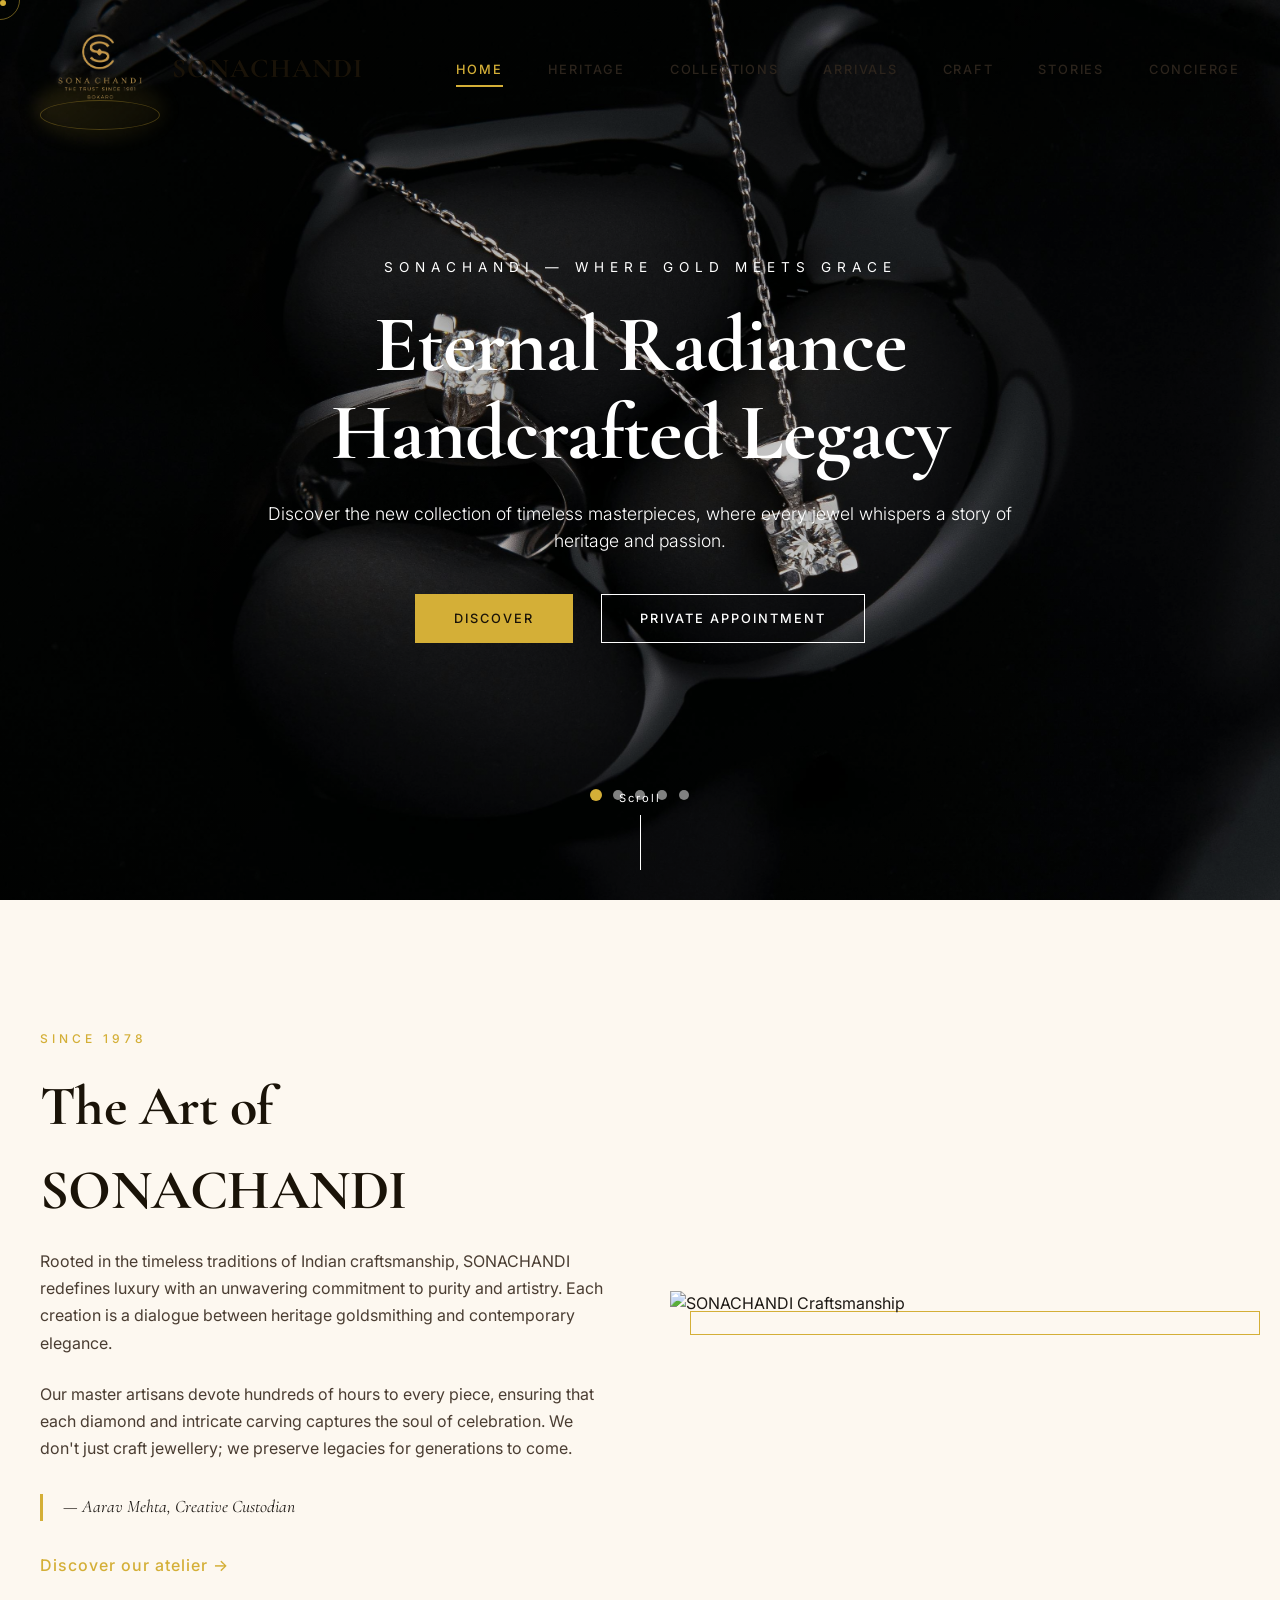
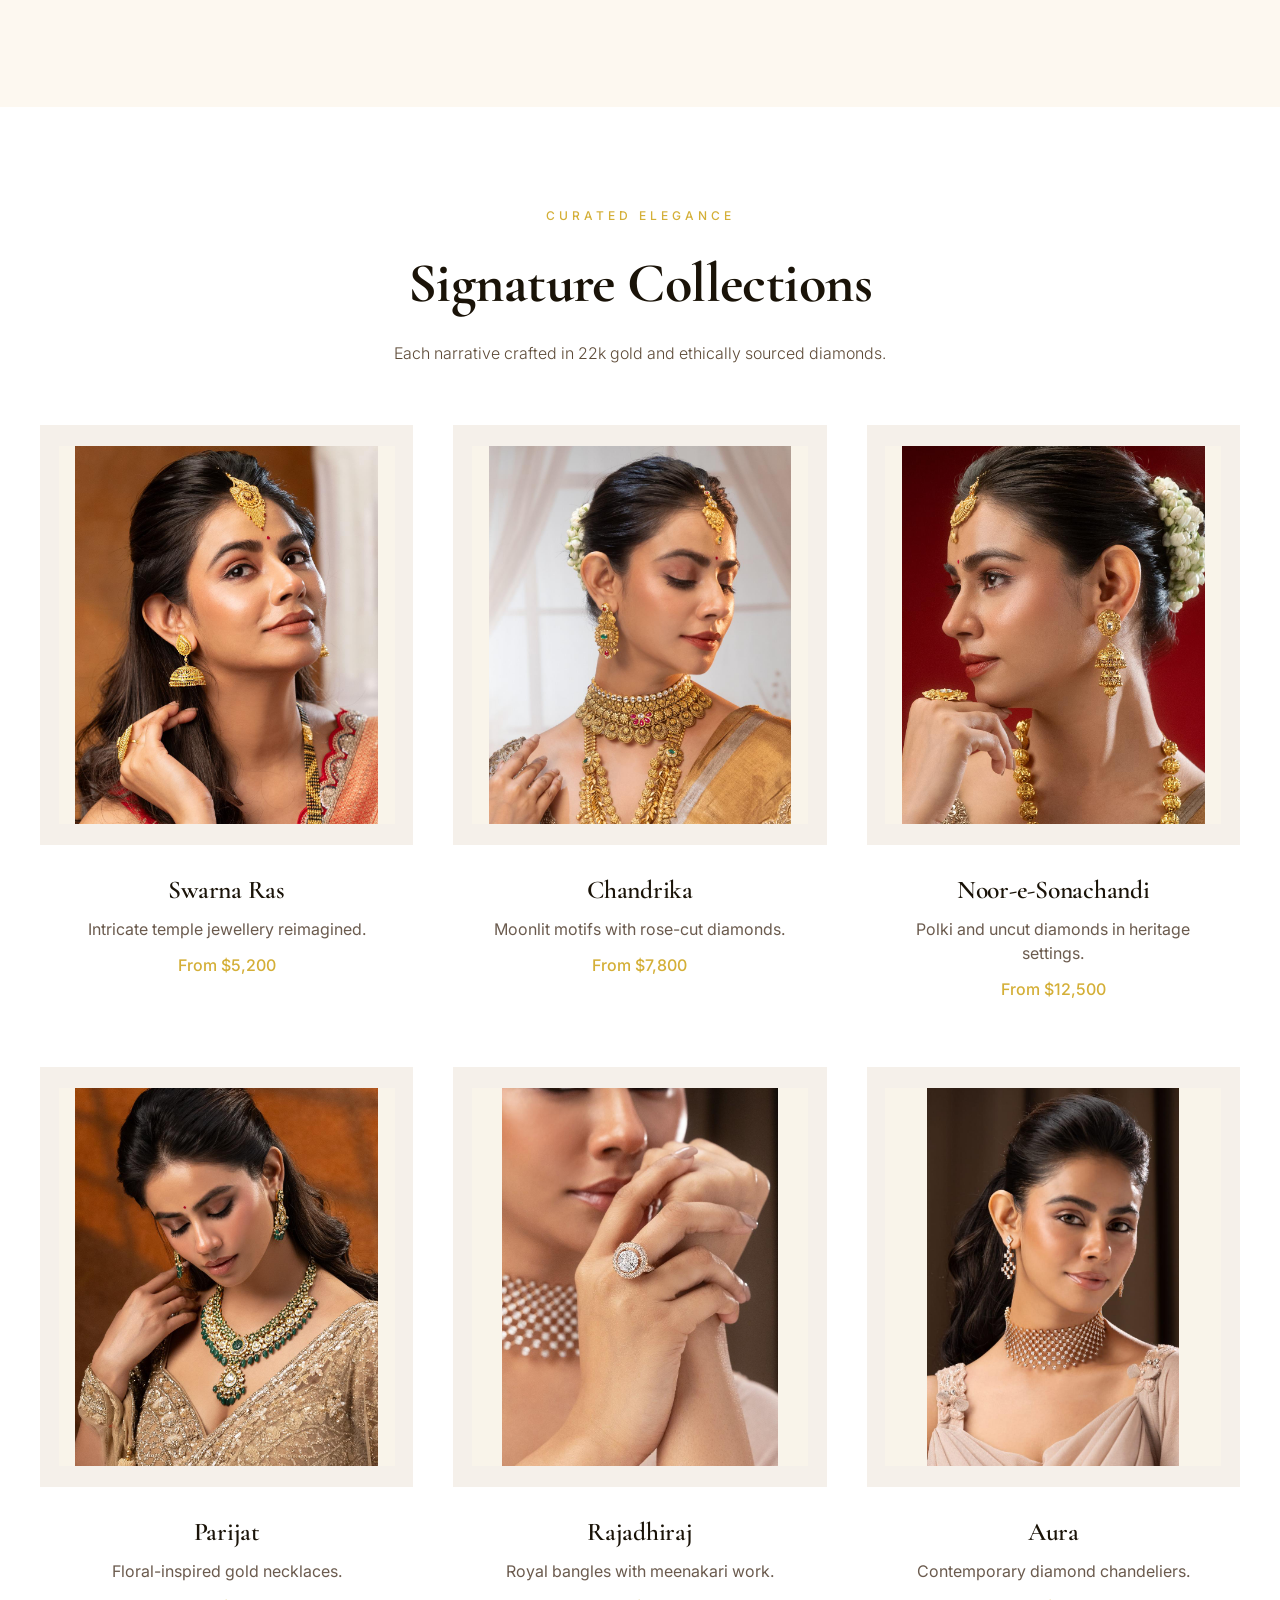
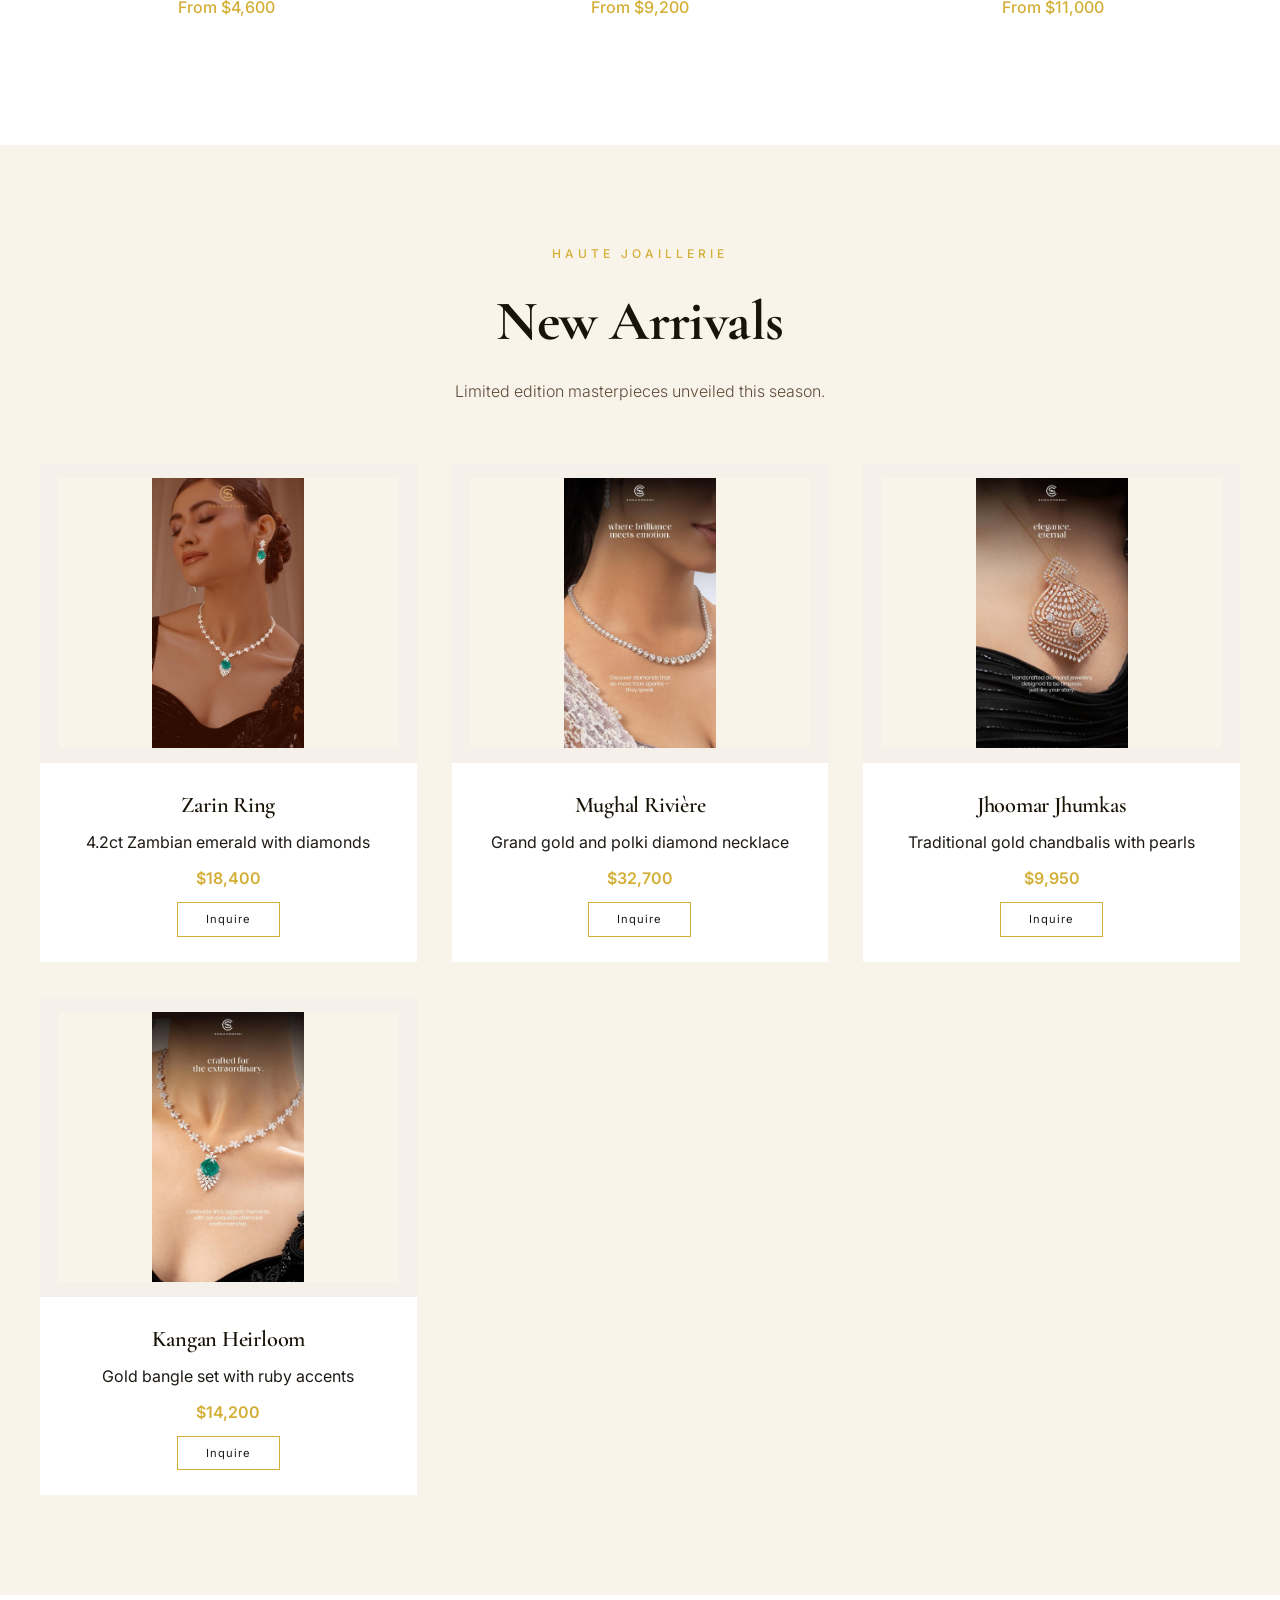
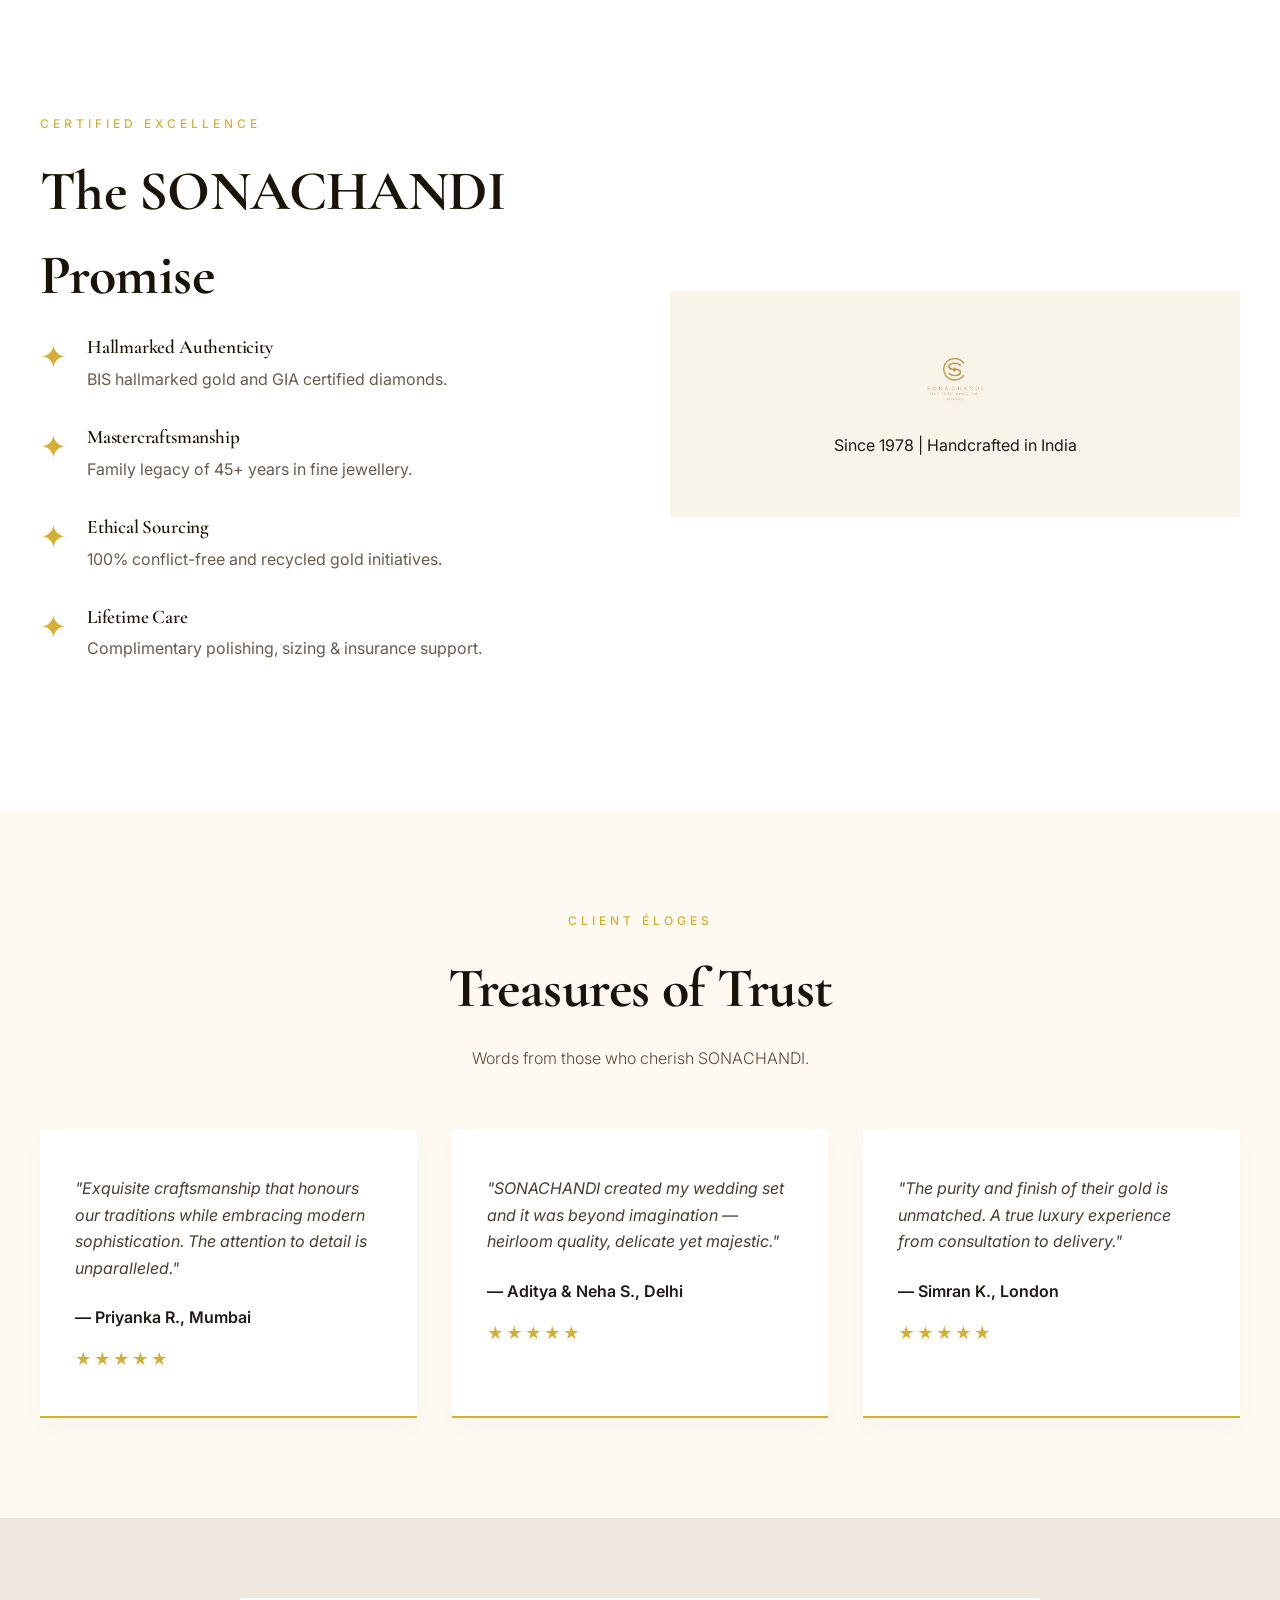
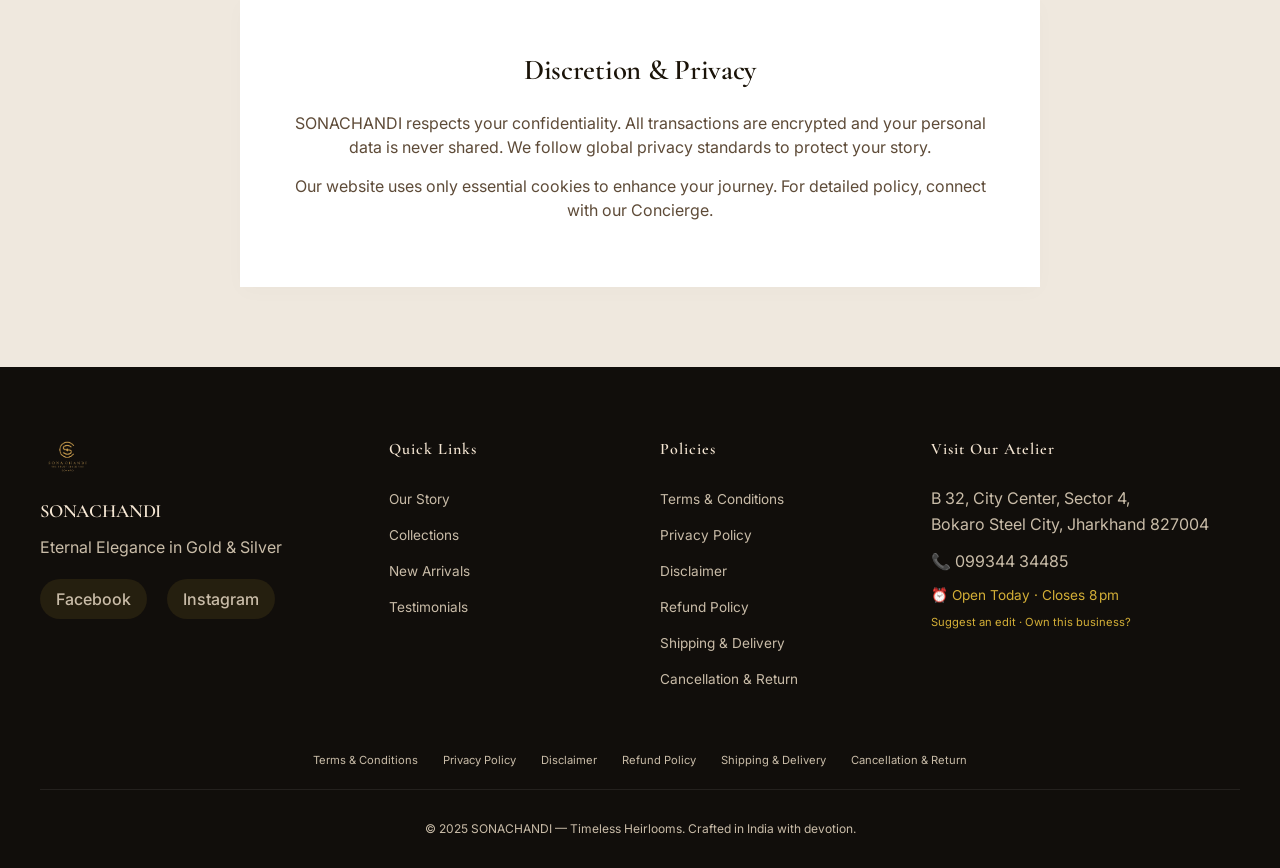
==== commit c77c29ff: "update" ====
--- a/index.html
+++ b/index.html
@@ -1200,7 +1200,7 @@
                         </div>
                     </div>
                     <div class="whyus-visual reveal-right">
-                        <div class="luxury-badge"><img src="public/images/logo.jpeg" alt="SONACHANDI Badge"><p>Since 1978 | Handcrafted in India</p></div>
+                        <div class="luxury-badge"><img src="public/images/logo.png" alt="SONACHANDI Badge"><p>Since 1978 | Handcrafted in India</p></div>
                     </div>
                 </div>
             </div>
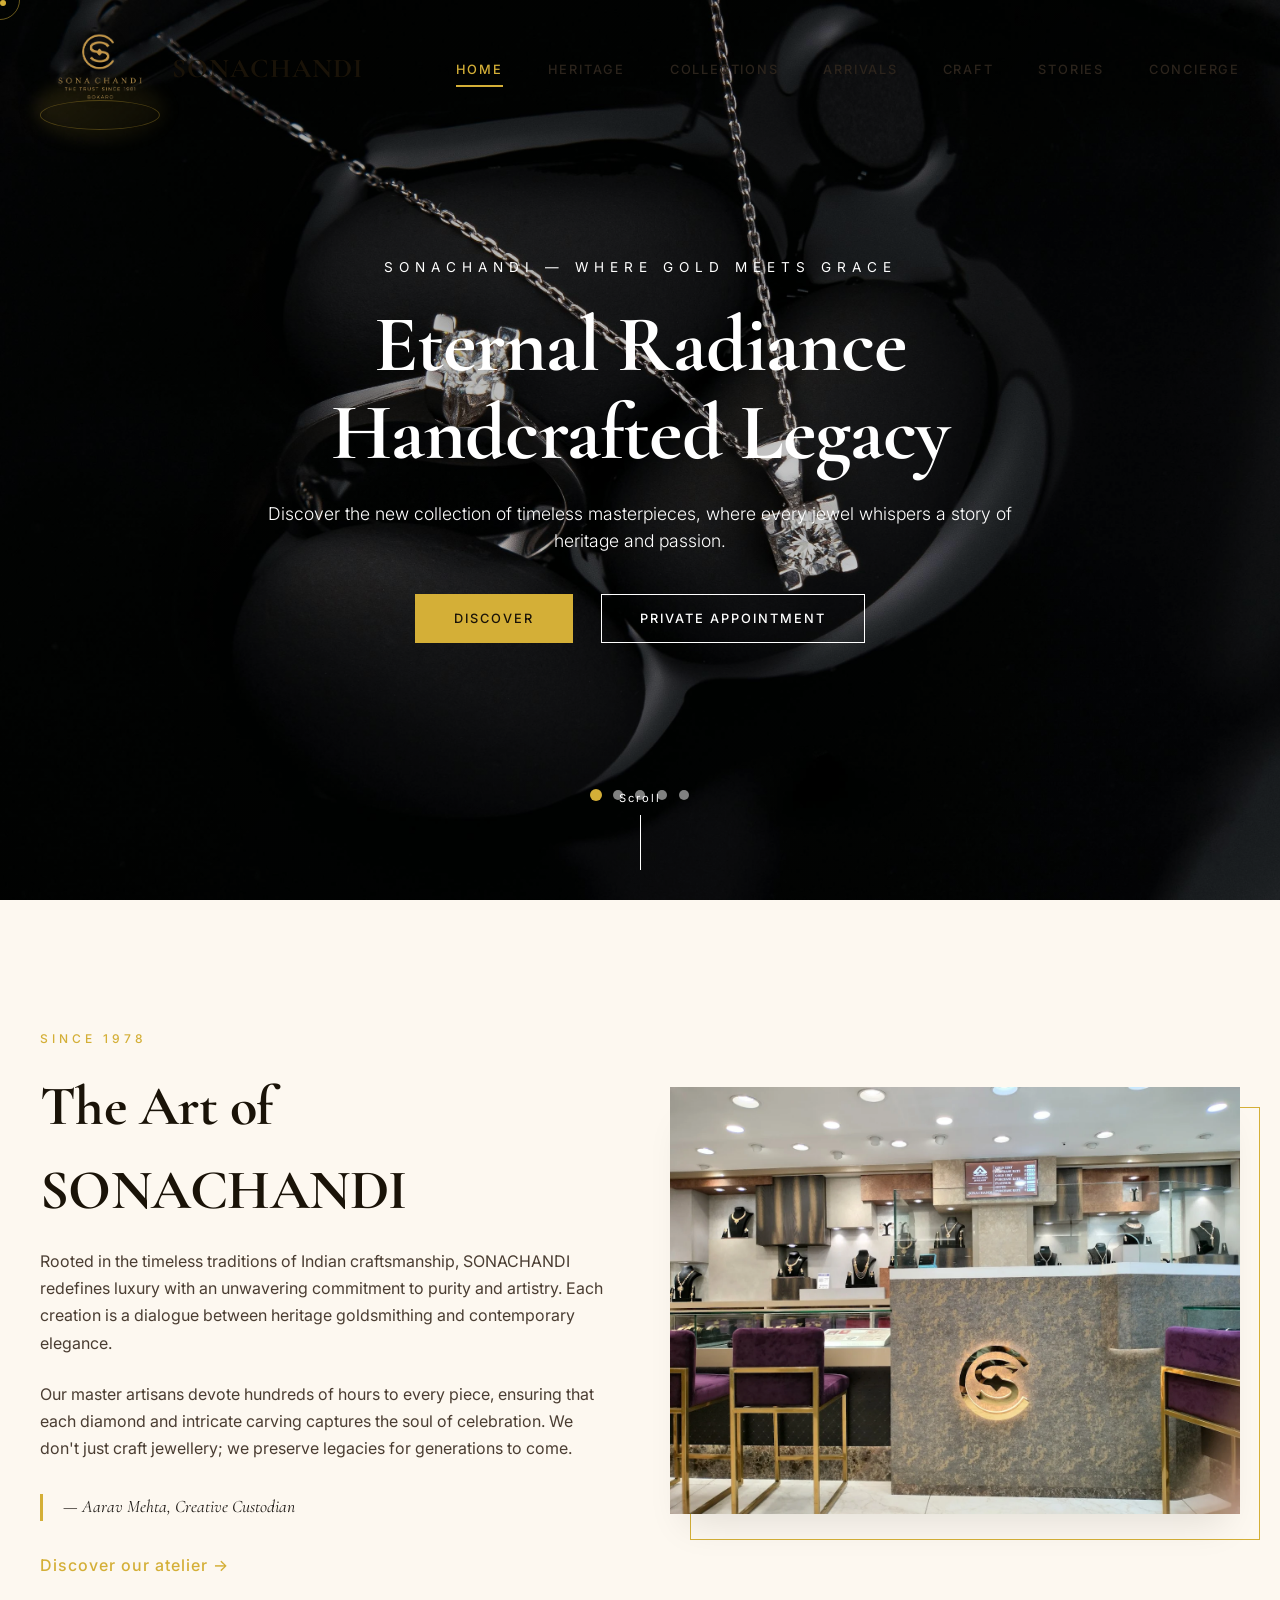
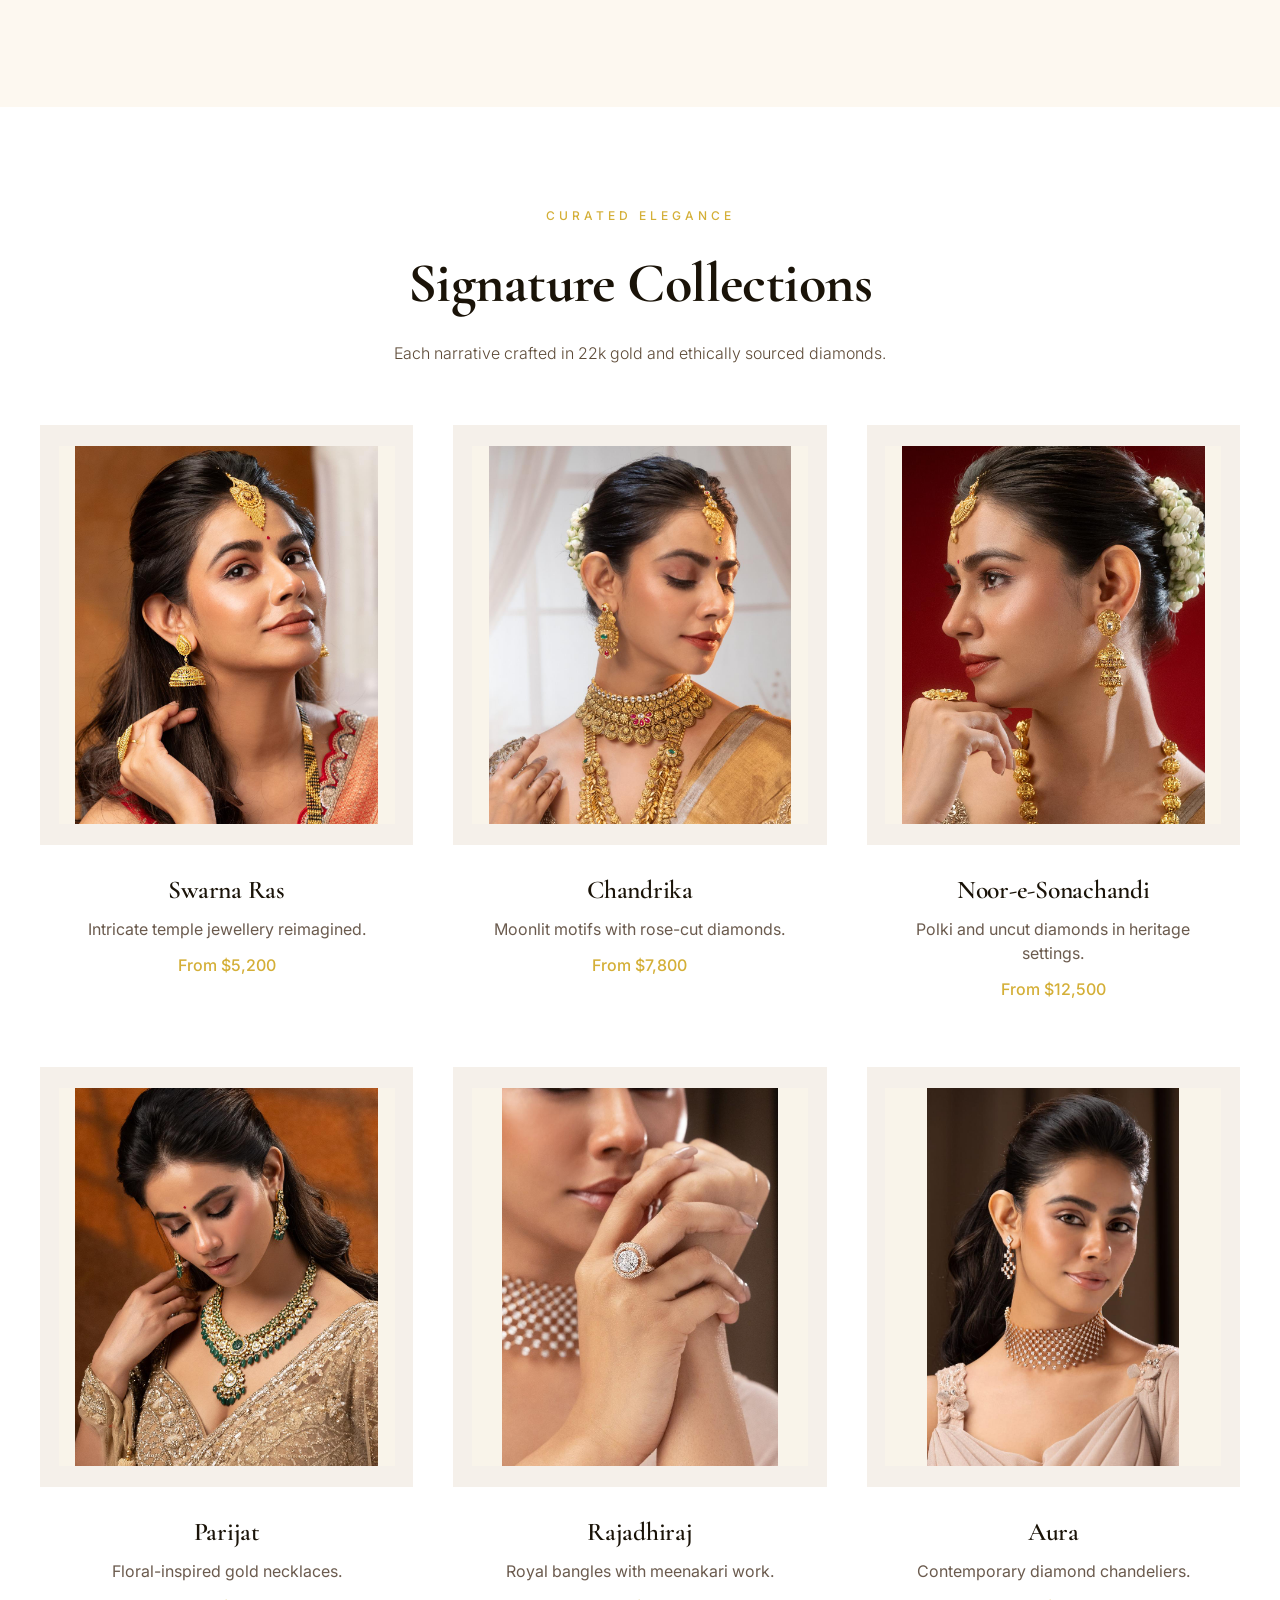
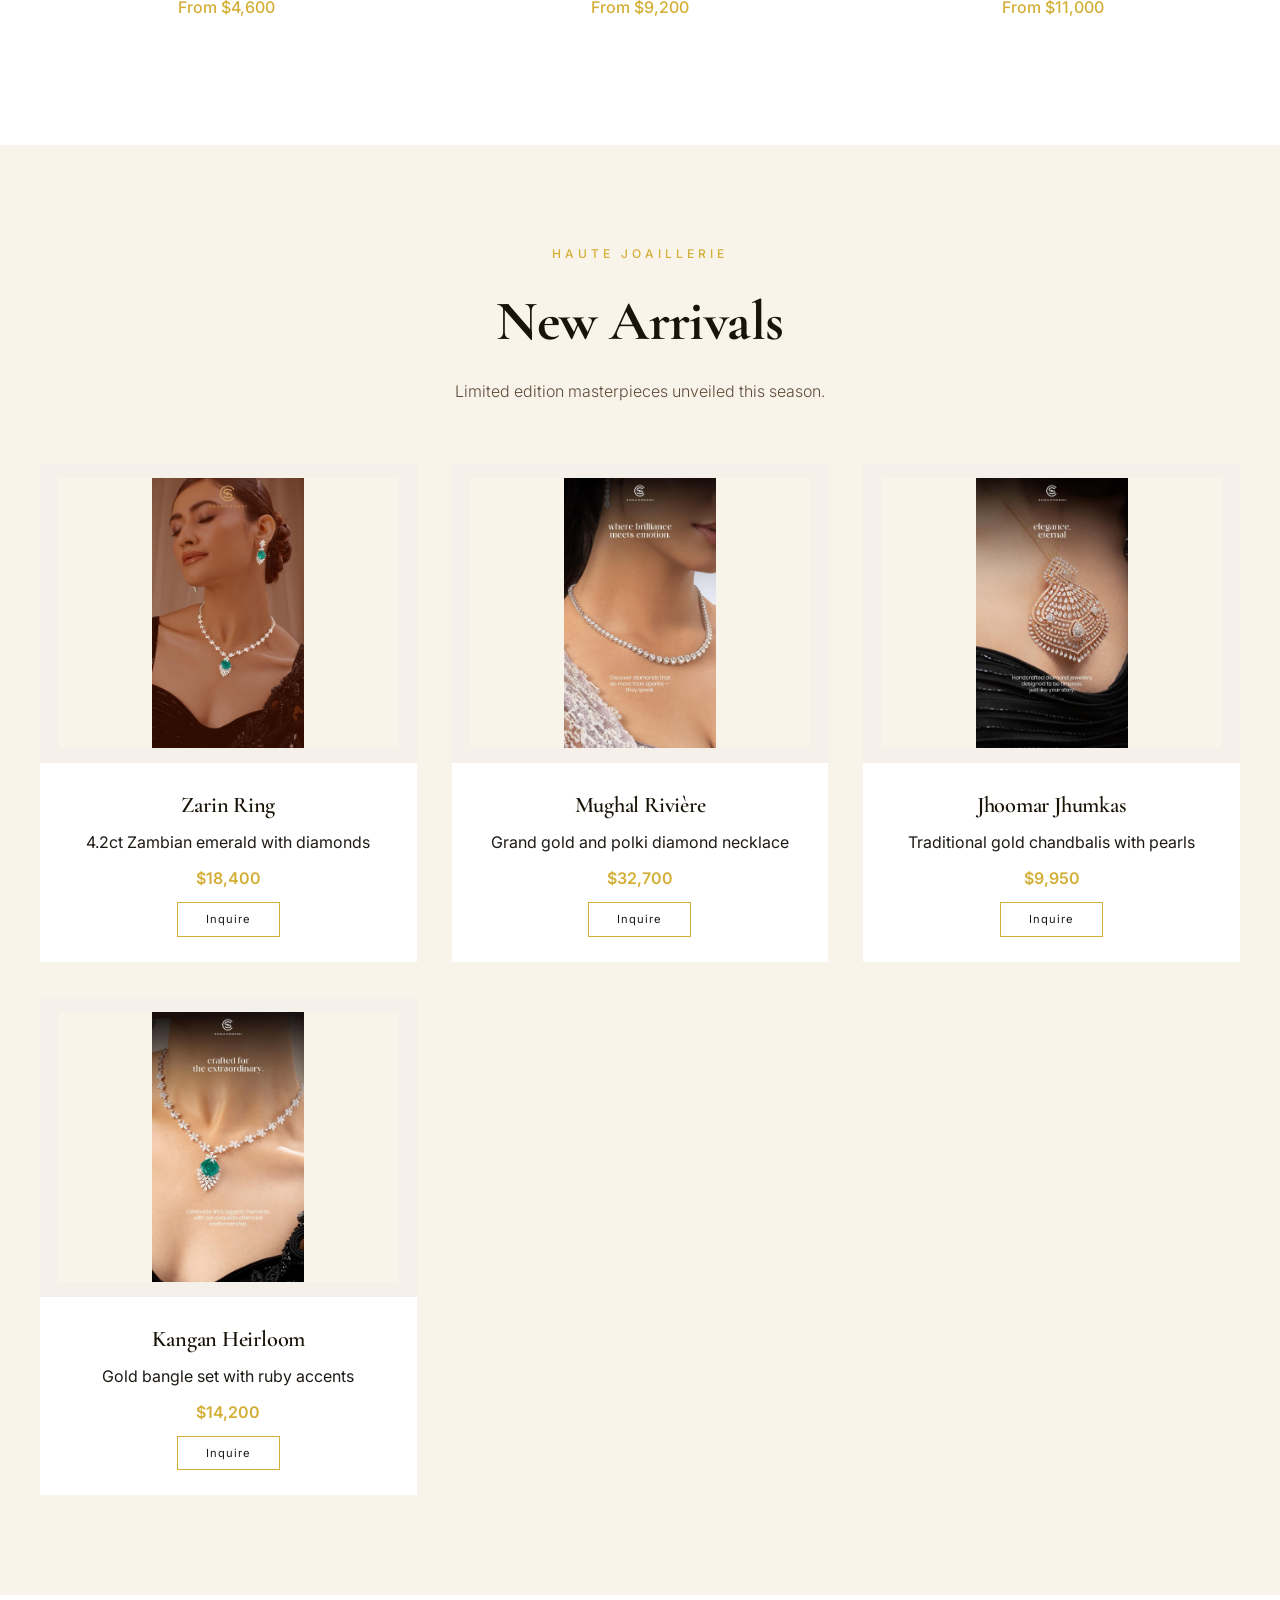
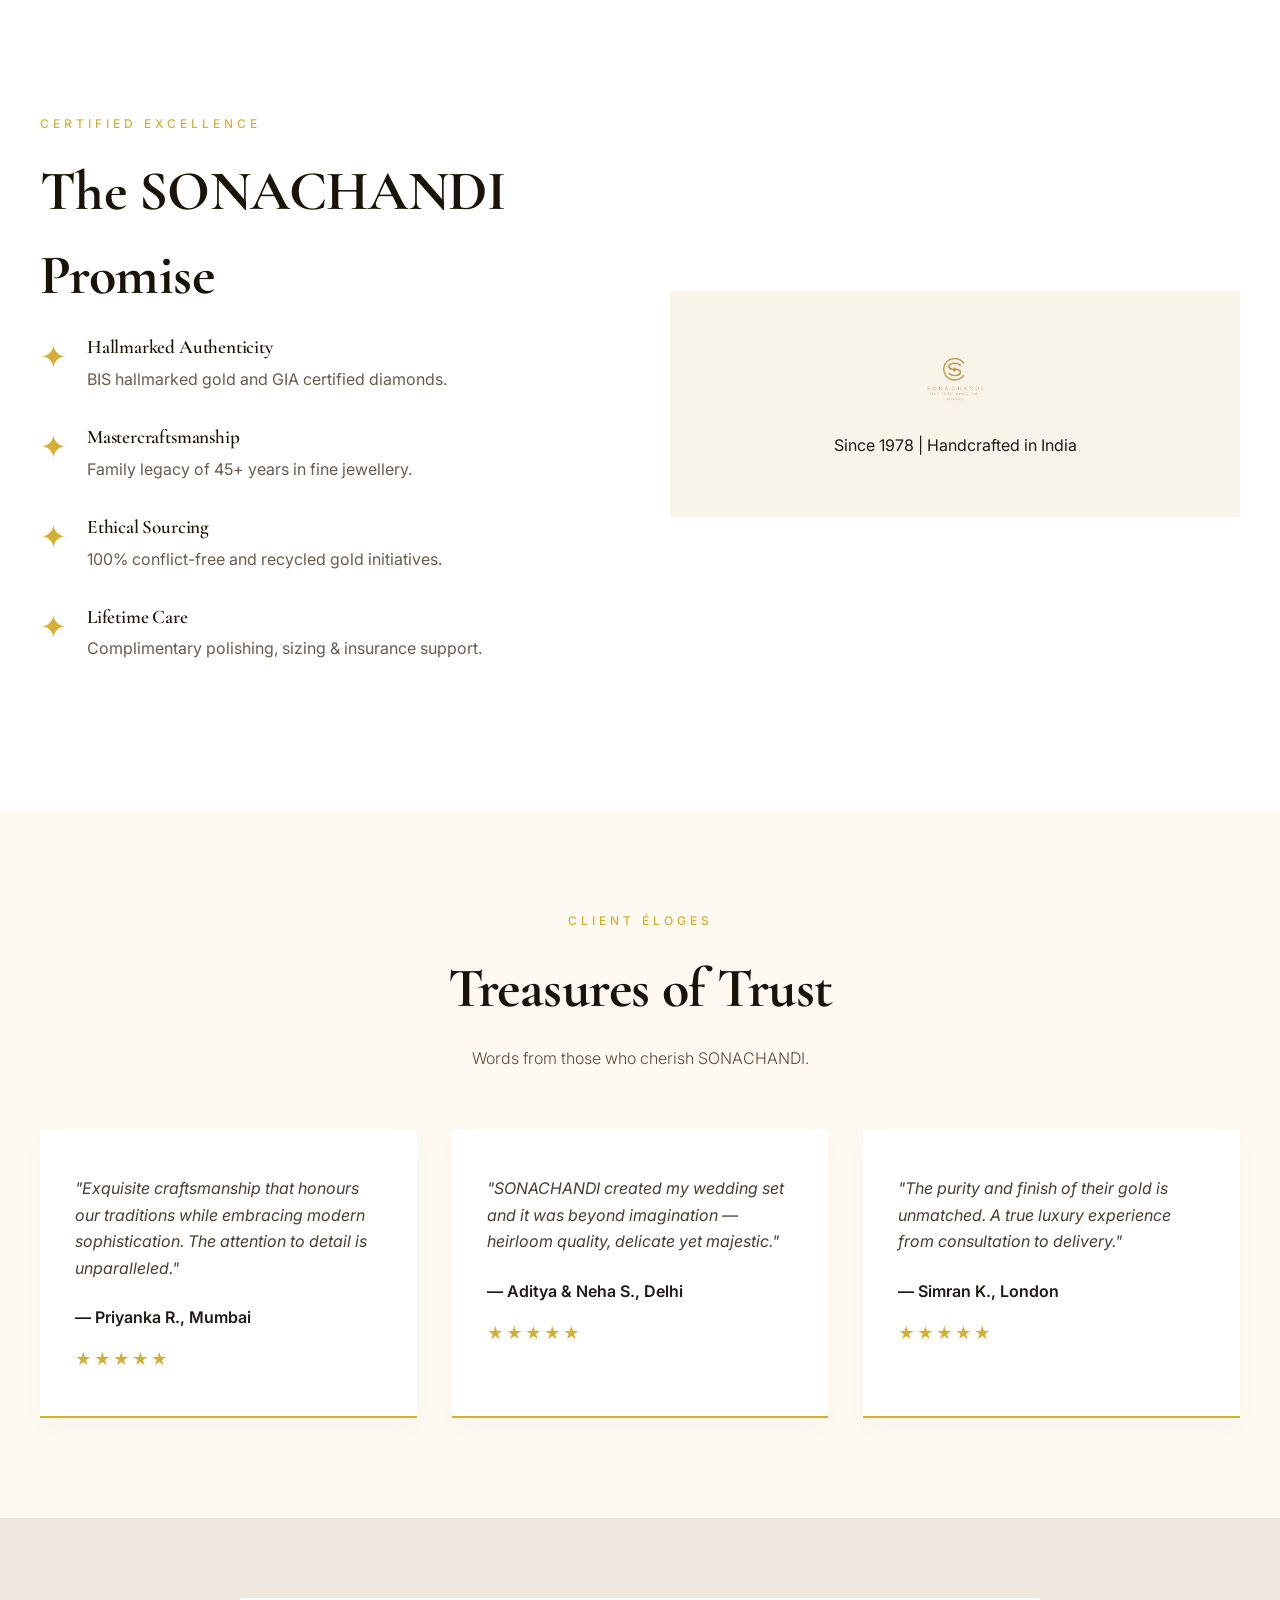
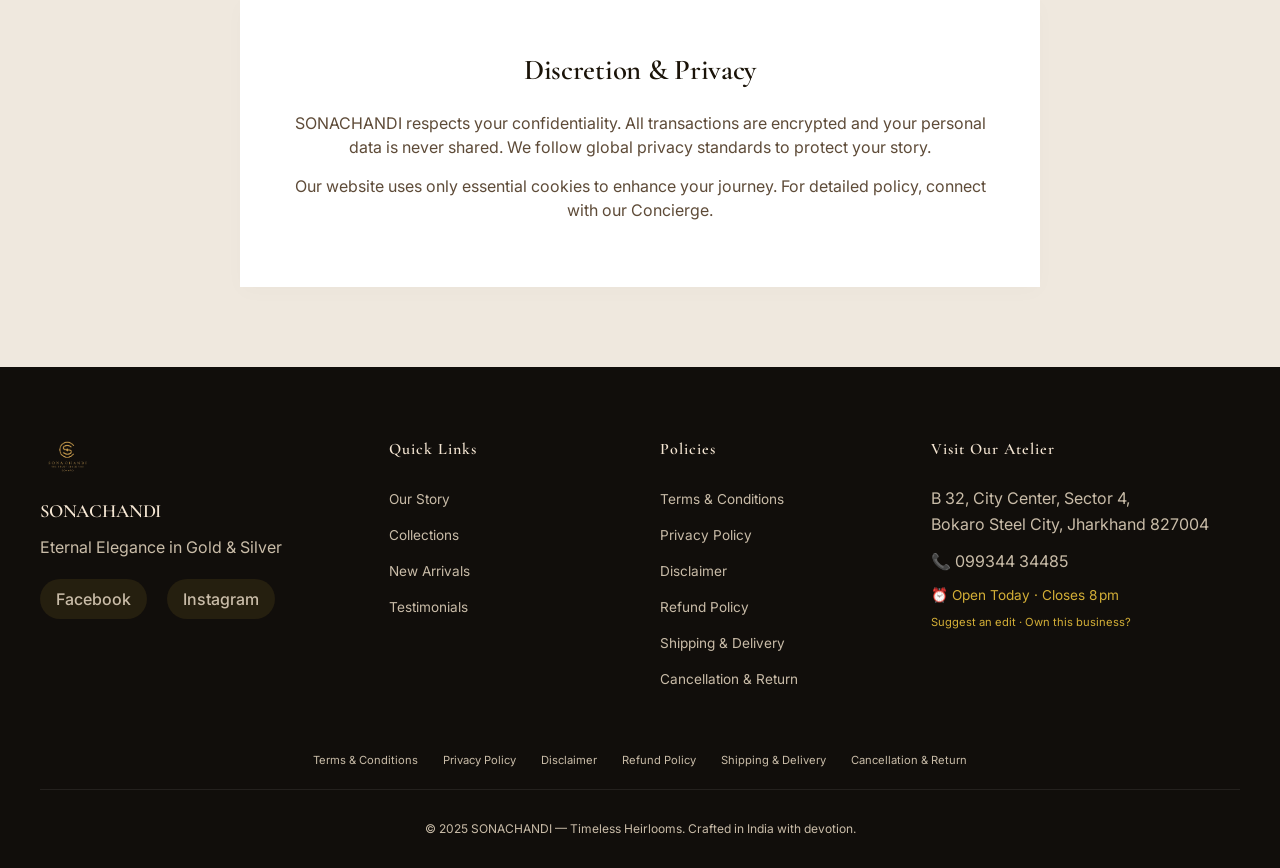
==== commit 16ac7525: "new update" ====
--- a/index.html
+++ b/index.html
@@ -1048,7 +1048,7 @@
                         <a href="#" class="btn-text">Discover our atelier →</a>
                     </div>
                     <div class="about-image reveal-right">
-                        <img src="public/images/shop.jpeg" alt="SONACHANDI Craftsmanship">
+                        <img src="public/images/shop.webp" alt="SONACHANDI Craftsmanship">
                         <div class="image-border"></div>
                     </div>
                 </div>
@@ -1273,12 +1273,12 @@
                     </div>
                 </div>
                 <div class="policy-links">
-                    <a href="terms.html">Terms & Conditions</a>
-                    <a href="privacy.html">Privacy Policy</a>
-                    <a href="disclaimer.html">Disclaimer</a>
-                    <a href="refund.html">Refund Policy</a>
-                    <a href="shipping.html">Shipping & Delivery</a>
-                    <a href="cancellation.html">Cancellation & Return</a>
+                    <a href="terms">Terms & Conditions</a>
+                    <a href="privacy">Privacy Policy</a>
+                    <a href="disclaimer">Disclaimer</a>
+                    <a href="refund">Refund Policy</a>
+                    <a href="shipping">Shipping & Delivery</a>
+                    <a href="cancellation">Cancellation & Return</a>
                 </div>
                 <div class="footer-bottom">
                     <p>&copy; 2025 SONACHANDI — Timeless Heirlooms. Crafted in India with devotion.</p>
